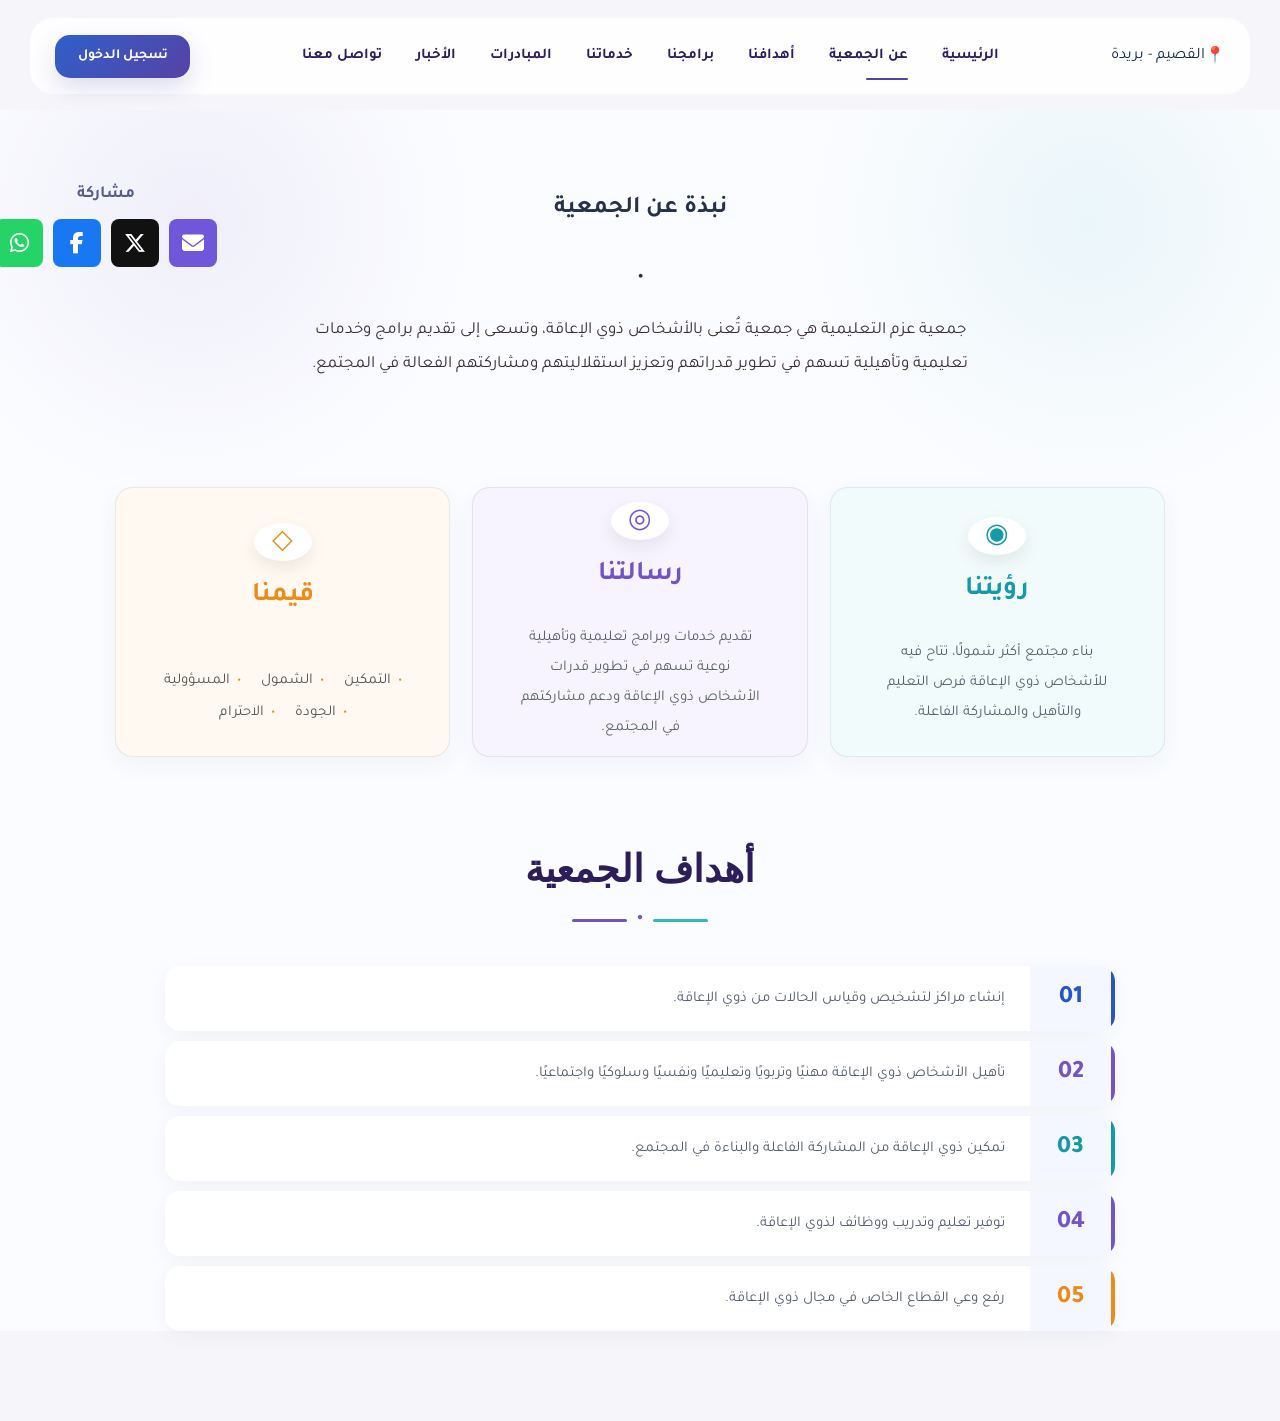
==== about.html @ 30f1b5e8 "Add files via upload" ====
<link rel="stylesheet" href="style.css">

<!DOCTYPE html>
<html lang="ar" dir="rtl">
<head>
    <meta charset="UTF-8">
    <meta name="viewport" content="width=device-width, initial-scale=1.0">
    <title>نبذة عن الجمعية | جمعية عزم التعليمية</title>

    <link rel="stylesheet" href="style.css">
    <link rel="stylesheet" href="https://cdnjs.cloudflare.com/ajax/libs/font-awesome/6.5.2/css/all.min.css">
</head>

<body>

    <!-- HEADER -->
    <header class="navbar">
        <div class="nav-container">
            <span>📍</span>

        <span>القصيم - بريدة</span>

            <nav class="nav-links">

                <a href="index.html">الرئيسية</a>

                <a href="about.html" class="active">عن الجمعية</a>

                <a href="goals.html">أهدافنا</a>

                <a href="programs.html">برامجنا</a>

                <a href="services.html">خدماتنا</a>

                <a href="initiatives.html">المبادرات</a>

                <a href="news.html">الأخبار</a>

                <a href="contact.html">تواصل معنا</a>

            </nav>

            <a href="volunteer.html" class="volunteer-btn">
                تسجيل الدخول 
            </a>

        </div>
    </header>


    <!-- ABOUT INTRO -->
    <main class="about-page">

        <section class="about-hero">

            <div class="about-decoration"></div>
            

            <div class="about-content">

                <h1>نبذة عن الجمعية</h1>

                <div class="about-divider">
</div>
                    <span></span>
                    <b>•</b>
                    <span></span>
                      <div class="about-logo">

                </div>

                <p>
                    جمعية عزم التعليمية هي جمعية تُعنى بالأشخاص ذوي الإعاقة،
                    وتسعى إلى تقديم برامج وخدمات تعليمية وتأهيلية تسهم في تطوير
                    قدراتهم وتعزيز استقلاليتهم ومشاركتهم الفعالة في المجتمع.
                </p>

                <div class="about-share">
    <span>مشاركة</span>

    <div class="share-icons">
        <a href="#" class="share-whatsapp" aria-label="واتساب">
            <i class="fa-brands fa-whatsapp"></i>
        </a>

        <a href="#" class="share-facebook" aria-label="فيسبوك">
            <i class="fa-brands fa-facebook-f"></i>
        </a>

        <a href="#" class="share-x" aria-label="X">
            <i class="fa-brands fa-x-twitter"></i>
        </a>

        <a href="#" class="share-email" aria-label="البريد الإلكتروني">
            <i class="fa-solid fa-envelope"></i>
        </a>
    </div>
</div>


            </div>

        </section>


        <!-- VISION / MISSION / VALUES -->
        <section class="about-cards">

            <div class="info-card vision-card">

                <div class="card-icon">◉</div>

                <h2>رؤيتنا</h2>

                <div class="card-line"></div>

                <p>
                    بناء مجتمع أكثر شمولًا، تتاح فيه للأشخاص ذوي الإعاقة
                    فرص التعليم والتأهيل والمشاركة الفاعلة.
                </p>

            </div>


            <div class="info-card mission-card">

                <div class="card-icon">◎</div>

                <h2>رسالتنا</h2>

                <div class="card-line"></div>

                <p>
                    تقديم خدمات وبرامج تعليمية وتأهيلية نوعية تسهم في تطوير
                    قدرات الأشخاص ذوي الإعاقة ودعم مشاركتهم في المجتمع.
                </p>

            </div>


            <div class="info-card values-card">

                <div class="card-icon">◇</div>

                <h2>قيمنا</h2>

                <div class="card-line"></div>

                <div class="values-list">
                    <span>التمكين</span>
                    <span>الشمول</span>
                    <span>المسؤولية</span>
                    <span>الجودة</span>
                    <span>الاحترام</span>
                </div>

            </div>

        </section>


        <!-- GOALS -->
        <section class="about-goals">

<h2>
أهداف الجمعية
</h2>                
            

            <div class="about-divider">
                <span></span>
                <b>•</b>
                <span></span>
            </div>


            <div class="goals-list">

                <div class="goal-item">
                    <span class="goal-number">01</span>
                    <p>إنشاء مراكز لتشخيص وقياس الحالات من ذوي الإعاقة.</p>
                </div>

                <div class="goal-item">
                    <span class="goal-number">02</span>
                    <p>تأهيل الأشخاص ذوي الإعاقة مهنيًا وتربويًا وتعليميًا ونفسيًا وسلوكيًا واجتماعيًا.</p>
                </div>

                <div class="goal-item">
                    <span class="goal-number">03</span>
                    <p>تمكين ذوي الإعاقة من المشاركة الفاعلة والبناءة في المجتمع.</p>
                </div>

                <div class="goal-item">
                    <span class="goal-number">04</span>
                    <p>توفير تعليم وتدريب ووظائف لذوي الإعاقة.</p>
                </div>

                <div class="goal-item">
                    <span class="goal-number">05</span>
                    <p>رفع وعي القطاع الخاص في مجال ذوي الإعاقة.</p>
                </div>

            </div>

        </section>


        <!-- FINAL BANNER -->


    </main>


    <script src="script.js"></script>

</body>
</html>
---- style.css ----
/* =========================
   الإعدادات الأساسية
========================= */
@import url('https://fonts.googleapis.com/css2?family=Tajawal:wght@400;500;700&display=swap');
* {
    margin: 0;
    padding: 0;
    box-sizing: border-box;
}

html {
    scroll-behavior: smooth;
}

body {
    font-family: "Tajawal", sans-serif;
    background: #f6f6fae6;
    color: #182848;
    direction: rtl;
}

a {
    text-decoration: none;
    color: inherit;
}


/* =========================
   الهيدر
========================= */

.navbar {
    width: 100%;
    padding: 18px 30px;
    position: relative;
    z-index: 100;
}


/* الصندوق الأبيض */

.nav-container {
    max-width: 1440px;
    height: 76px;

    margin: auto;

    padding: 12px 25px;

    background: rgba(255, 255, 255, 0.94);

    border-radius: 24px;

    display: flex;
    align-items: center;

    box-shadow:
        0 10px 35px rgba(219, 222, 236, 0.911);
}


/* =========================
   الشعار
========================= */



/* =========================
   القائمة
========================= */

.nav-links {
    order: 2;

    flex: 1;

    display: flex;
    align-items: center;
    justify-content: center;

    gap: 34px;
}

.nav-links a {
    position: relative;

    padding: 8px 0;

    color: #2d1d5e;

    font-size: 15px;
    font-weight: 600;

    transition: 0.3s;
}


/* عند المرور */

.nav-links a:hover {
    color: #2d2356;
}


/* الصفحة الحالية */

.nav-links a.active {
    color: #291e56;
}


/* الخط البنفسجي تحت الرئيسية */

.nav-links a.active::after {
    content: "";

    position: absolute;

    right: 0;
    bottom: -7px;

    width: 42px;
    height: 2px;

    background: #5541a8;

    border-radius: 20px;
}


/* =========================
   زر تطوع معنا
========================= */

.volunteer-btn {
    order: 3;

    display: flex;
    align-items: center;
    justify-content: center;

    gap: 9px;

    min-width: 135px;

    padding: 13px 20px;

    border-radius: 15px;

    background: linear-gradient(
        135deg,
        #2f60c9,
        #5742a5
    );

    color: white;

    font-size: 14px;
    font-weight: 600;

    box-shadow:
        0 10px 25px rgba(70, 70, 160, 0.18);

    transition: 0.3s;
}


/* حركة الزر */

.volunteer-btn:hover {
    transform: translateY(-2px);

    box-shadow:
        0 14px 30px rgba(70, 70, 160, 0.25);
}

.btn-icon {
    font-size: 18px;
}

@media (max-width: 768px) {
    .hero-image {
        width: 280px;
        height: 280px;
    }
}


/* =========================
   الجوال
========================= */

@media (max-width: 900px) {

    .nav-links {
        gap: 15px;
    }

    .nav-links a {
        font-size: 13px;
    }

    .nav-logo img {
        width: 85px;
    }

    .volunteer-btn {
        min-width: auto;
        padding: 11px 15px;
    }
}


@media (max-width: 700px) {

    .navbar {
        padding: 12px;
    }

    .nav-container {
        height: 65px;
        padding: 8px 15px;
    }

    .nav-links {
        display: none;
    }

    .nav-logo {
        margin-right: 0;
    }

    .nav-logo img {
        width: 85px;
        height: 50px;
    }

    .volunteer-btn {
        margin-right: auto;
    }
}
/* =========================
   الواجهة الرئيسية HERO
========================= */


.hero {
    
    max-width: 1400px;
    min-height: 520px;
    margin: 0 auto;
    padding: 10px 60px;
    

    display: grid;
    grid-template-columns: 0.9fr 1.1fr;
    align-items: center;

    position: relative;
    overflow: hidden;
}

/* =========================
   الجانب البصري
========================= */

.hero-visual {
    height: 420px;

    position: relative;

    display: flex;
    align-items: center;
    justify-content: center;
}


/* الدوائر الخلفية */


.hero-circle {
    position: absolute;
    border-radius: 50%;
    border: none;
    opacity: 0.55;
    pointer-events: none;
}

.circle-one {
    width: 430px;
    height: 430px;
    background: #e9ecff;
    top: -120px;
    left: -100px;
}

.circle-two {
    width: 360px;
    height: 360px;
    background: #e5f5f4;
    bottom: -130px;
    left: 120px;
}


/* =========================
   الأشكال الرئيسية
========================= */

.arch {
    position: absolute;

    bottom: 65px;

    width: 125px;
    height: 245px;

    border-radius: 75px 75px 10px 10px;

    box-shadow:
        0 20px 40px rgba(30, 39, 76, 0.005);
}


/* الأزرق */

.arch-blue {

    left: 36%;

    transform: translateX(-10%);

    background: linear-gradient(
        145deg,
        #75c4ef,
        #6bc7f9
    );

}


/* البنفسجي */

.arch-purple {

    left: 49%;

    background: linear-gradient(
        145deg,
        #9a58dc,
        #6630b5
    );

}


/* =========================
   المنصة
========================= */

.hero-platform {
    position: absolute;

    bottom: 35px;

    width: 430px;
    height: 65px;

    border-radius: 50%;

    background: linear-gradient(
        180deg,
        #ffffff,
        #e7e8f1
    );

    box-shadow:
        0 20px 35px rgba(35, 45, 85, 0.15);
}


/* =========================
   النجوم
========================= */

.hero-star {

    position: absolute;

    font-size: 42px;

    z-index: 4;

}


.star-one {

    top: 100px;

    left: 23%;

    color: #315cc2;

}


.star-two {

    right: 12%;

    bottom: 175px;

    font-size: 25px;

    color: #315cc2;

}


/* =========================
   محتوى الواجهة
========================= */

.hero-content {

    padding-right: 30px;
    position :relative;
    top:-100px; 
 }


/* اسم الجمعية */

.organization-name {

    display: flex;

    align-items: center;

    gap: 9px;

    margin-bottom: 22px;

    color: #273861;

    font-size: 18px;

    font-weight: 700;

}


.organization-name span {

    color: #6737b7;

    font-size: 22px;

}


/* =========================
   العنوان الرئيسي
========================= */

.hero h1 {

    margin: 0 0 25px;

    color: #172744;

font-size: clamp(32px, 3.8vw, 55px);

    line-height: 1.28;

    letter-spacing: -2px;

    font-weight: 800;

}


.hero h1 span {

    background: linear-gradient(
        90deg,
        #2857bd,
        #7138bd
    );

   
 -webkit-background-clip: text;
    background-clip: TEXT;
    -webkit-text-fill-color: transparent;

}


/* =========================
   الوصف
========================= */

.hero-content > p {

    max-width: 650px;

    margin-bottom: 32px;

    color: #132447;

    font-size: 17px;

    line-height: 2;

}


/* =========================
   الأزرار
========================= */

.hero-buttons {

    display: flex;

    align-items: center;

    gap: 15px;

}


.primary-btn,
.secondary-btn {

    display: inline-flex;

    align-items: center;

    justify-content: center;

    gap: 14px;

    padding: 15px 27px;

    border-radius: 15px;

    font-size: 15px;

    font-weight: 600;

    transition: 0.3s;

}


/* الزر البنفسجي */

.primary-btn {

    color: white;

    background: linear-gradient(
        135deg,
        #2857bd,
        #7138bd
    );

    box-shadow:
        0 12px 25px rgba(70, 65, 170, 0.20);

}


.primary-btn:hover {

    transform: translateY(-3px);

    box-shadow:
        0 17px 32px rgba(70, 65, 170, 0.27);

}


/* الزر الأبيض */

.secondary-btn {

    color: #334b7b;

    background: white;

    border: 1px solid #7180aa;

}


.secondary-btn:hover {

    background: #f4f5fb;

}


/* =========================
   الجوال
========================= */


@media (max-width: 900px) {

    .hero {

        grid-template-columns: 1fr;

        padding: 40px 30px;

        text-align: center;

    }


    .hero-content {

        padding-right: 0;

        order: 1;

    }


    .hero-visual {

        order: 2;

        height: 380px;

    }


    .organization-name {

        justify-content: center;

    }


    .hero-buttons {

        justify-content: center;

    }


    .hero h1 {

        font-size: 48px;

    }

}

    
@media (max-width: 550px) {

    .hero {
        

        padding: 30px 20px;

    }


    .hero h1 {

        font-size: 36px;

        letter-spacing: -1px;

    }


    .hero-content > p {

        font-size: 15px;

    }


    .hero-buttons {

        flex-direction: column;

        width: 100%;

    }


    .primary-btn,
    .secondary-btn {

        width: 100%;

    }


    .hero-visual {

        height: 330px;

    }


    .hero-platform {

        width: 330px;

    }


    .arch {

        width: 105px;

        height: 220px;

    }

}
/* =========================
   ABOUT PAGE
========================= */

.about-page {
    background: #fbfcff;
    color: #27324a;
}

/* INTRO */

.about-hero {
    position: relative;
    text-align: center;
    padding: 85px 20px 70px;
    overflow: hidden;
    background:
        radial-gradient(circle at 15% 30%, rgba(102, 81, 190, .08), transparent 25%),
        radial-gradient(circle at 85% 30%, rgba(39, 174, 185, .08), transparent 25%),
        #fbfcff;
}

.about-content {
    max-width: 850px;
    margin: auto;
    position: relative;
    z-index: 2;
}

.about-goals > h2 {
    font-family: "Arial",sans-serif;
    font-size: 38px;
    font-weight: 700;
    color: #2d1d59;
    font-family: Arial, Helvetica, sans-serif;
}

.about-divider {
    display: flex;
    align-items: center;
    justify-content: center;
    gap: 10px;
    margin: 18px auto 28px;
}

.about-divider span {
    width: 55px;
    height: 3px;
    border-radius: 10px;
    background: #35b8bd;
}

.about-divider span:last-child {
    background: #7354c7;
}

.about-divider b {
    color: #7354c7;
    font-size: 18px;
}

.about-content > p {
    max-width: 760px;
    margin: auto;
    padding: 25px 30px;
    border-radius: 18px;
    color: #3a2e3e;
    font-size: 17px;
    line-height: 2;
}

/* LOCATION */

.location-card {
    display: inline-flex;
    align-items: right;
    gap: 18px;
    margin-top: 35px ;
    padding: 16px 28px;
    background: rgba(212, 185, 228, 0.455);
    border: 1px solid #f0b7fa;
    border-radius: 18px;
    box-shadow: 0 10px 30px rgba(40, 65, 120, .08);
    text-align: right;
    transform: translate(-530px, -120px);
    
}

.location-icon {
    width: 48px;
    height: 48px;
    display: flex;
    align-items: center;
    justify-content: center;
    background: #eef2ff;
    border-radius: 14px;
    font-size: 23px;
}

.location-card small {
    display: block;
    color: #777;
    margin-bottom: 5px;
}

.location-card strong {
    color: #34405a;
    font-size: 15px;
}


/* CARDS */
.about-cards {
    max-width: 1100px;
    margin: 30px auto 90px;
    padding: 0 25px;
    display: grid;
    grid-template-columns: 1fr;
    gap: 16px;

}.info-card {
    width: 100%;
    height: 190px;
    min-height: 0;
    padding: 0;
    border-radius: 18px;
    overflow: hidden;
    border: 1px solid rgba(40, 80, 130, .10);
    box-shadow: 0 8px 25px rgba(30, 50, 100, .05);
}
.info-card img {
    width: 100%;
    height: 100%;
    object-fit: cover;
    display: block;
}

.vision-card {
    background: #f2fbfc;
}

.mission-card {
    background: #f7f3ff;
}

.values-card {
    background: #fff9f1;
}

.card-icon {
    width: 58px;
    height: 58px;
    margin: 0 auto 20px;
    display: flex;
    align-items: center;
    justify-content: center;
    background: white;
    border-radius: 50%;
    font-size: 27px;
    box-shadow: 0 7px 18px rgba(0,0,0,.08);
}

.vision-card .card-icon,
.vision-card h2 {
    color: #1599a8;
}

.mission-card .card-icon,
.mission-card h2 {
    color: #7354c7;
}

.values-card .card-icon,
.values-card h2 {
    color: #ed8b18;
}

.info-card h2 {
    margin: 0;
    font-size: 27px;
}

.card-line {
    width: 80px;
    height: 2px;
    margin: 13px auto 18px;
    background: currentColor;
    opacity: .25;
}

.info-card p {
    margin: 0;
    color: #596170;
    font-size: 15px;
    line-height: 2;
}

.values-list {
    display: flex;
    justify-content: center;
    flex-wrap: wrap;
    gap: 14px 20px;
    margin-top: 28px;
}

.values-list span {
    color: #555;
    font-size: 15px;
}

.values-list span::before {
    content: "•";
    color: #ed8b18;
    margin-left: 7px;
}


/* GOALS */

.about-goals {
    max-width: 1000px;
    margin: 0 auto 90px;
    padding: 0 25px;
    text-align: center;
}

.goals-list {
    display: flex;
    flex-direction: column;
    gap: 10px;
    margin-top: 35px;
}

.goal-item {
    display: flex;
    align-items: center;
    min-height: 65px;
    background: white;
    border-radius: 15px;
    box-shadow: 0 5px 18px rgba(30, 50, 100, .05);
    overflow: hidden;
    text-align: right;
}

.goal-number {
    width: 85px;
    align-self: stretch;
    display: flex;
    align-items: center;
    justify-content: center;
    background: #f4f7ff;
    color: #2457c5;
    font-size: 25px;
    font-weight: 800;
    border-right: 4px solid #2457c5;
}

.goal-item:nth-child(2) .goal-number {
    color: #7354c7;
    border-color: #7354c7;
}

.goal-item:nth-child(3) .goal-number {
    color: #1599a8;
    border-color: #1599a8;
}

.goal-item:nth-child(4) .goal-number {
    color: #7354c7;
    border-color: #7354c7;
}

.goal-item:nth-child(5) .goal-number {
    color: #ed8b18;
    border-color: #ed8b18;
}

.goal-item p {
    margin: 0;
    padding: 15px 25px;
    color: #555d6e;
    font-size: 15px;
    line-height: 1.8;
}


/* FINAL BANNER */

.about-banner {
    max-width: 1100px;
    margin: 0 auto 70px;
    padding: 50px 30px;
    text-align: center;
    border-radius: 25px;
    background: linear-gradient(120deg, #267fc1, #7354c7);
    box-shadow: 0 15px 35px rgba(60, 70, 160, .18);
}

.about-banner h2 {
    margin: 0 0 25px;
    color: white;
    font-size: 30px;
}

.about-banner a {
    display: inline-flex;
    align-items: center;
    gap: 18px;
    padding: 13px 25px;
    background: white;
    color: #2457c5;
    border-radius: 12px;
    text-decoration: none;
    font-weight: 700;
    transition: .25s;
}

.about-banner a:hover {
    transform: translateY(-3px);
}

.about-banner a span {
    font-size: 20px;
}


/* MOBILE */

@media (max-width: 800px) {

    .about-content h1,
    .about-goals > h2 {
        font-size: 34px;
    }

    .about-cards {
        grid-template-columns: 1fr;
    }

    .about-content > p {
        font-size: 15px;
    }

    .goal-number {
        width: 65px;
        font-size: 20px;
    }

    .goal-item p {
        font-size: 14px;
    }

    .about-banner h2 {
        font-size: 23px;
    }
}
.hero-visual {
    position: relative;
}

/* الصورة الدائرية */
.hero-image {
    position: absolute;
    width: 390px;
    height: 390px;

    top: 50%;
    right: 50%;

    transform: translate(50%, -50%);

    border-radius: 50%;
    overflow: hidden;

    z-index: 3;

    /* دمج الحواف مع الخلفية */
    -webkit-mask-image: radial-gradient(
        circle,
        #000 0%,
        #000 78%,
        rgba(0, 0, 0, 0.85) 87%,
        transparent 100%
    );

    mask-image: radial-gradient(
        circle,
        #000 0%,
        #000 78%,
        rgba(0, 0, 0, 0.85) 87%,
        transparent 100%
    );
}

.hero-image img {
    width: 100%;
    height: 100%;
    object-fit: cover;
    object-position: center;

    display: block;
}
/* =========================
   قسم الإنجازات
========================= */

.stats-section {
    padding: 20px 7% 90px;
    background:#f6f6fae6;
    text-align: center;
}

.stats-title {
    max-width: 650px;
    margin: 0 auto 45px;
}

.stats-title span {
    display: inline-block;
    color: #6d4bc3;
    font-size: 15px;
    font-weight: 700;
    margin-bottom: 10px;
}

.stats-title h2 {
    margin: 0 0 12px;
    color: #182848;
    font-size: 32px;
    font-weight: 800;
}

.stats-title p {
    margin: 0;
    color: #777;
    font-size: 16px;
    line-height: 1.8;
}

.stats-container {
    max-width: 1100px;
    margin: auto;

    display: grid;
    grid-template-columns: repeat(4, 1fr);
    gap: 22px;
}

.stat-card {
    position: relative;
    min-height: 180px;

    padding: 35px 20px 25px;

    background: #fff;
    border: 1px solid #e8e8ef;
    border-radius: 18px;

    box-shadow: 0 8px 25px rgba(35, 32, 75, 0.06);

    transition: 0.3s ease;
}

.stat-card:hover {
    transform: translateY(-6px);
    box-shadow: 0 14px 30px rgba(35, 32, 75, 0.10);
}

.stat-icon {
    width: 58px;
    height: 58px;

    margin: -62px auto 18px;

    border-radius: 50%;

    display: flex;
    align-items: center;
    justify-content: center;

    color: white;
    font-size: 25px;
    font-weight: bold;

    border: 6px solid white;
}

.stat-number {
    font-size: 34px;
    font-weight: 800;
    margin-bottom: 5px;
}

.stat-label {
    color: #777;
    font-size: 15px;
}

/* ألوان البطاقات */

.stat-blue .stat-icon {
    background: #2878b8;
}

.stat-blue .stat-number {
    color: #2878b8;
}

.stat-purple .stat-icon {
    background: #8064c8;
}

.stat-purple .stat-number {
    color: #8064c8;
}

.stat-teal .stat-icon {
    background: #3b9b9b;
}

.stat-teal .stat-number {
    color: #3b9b9b;
}

.stat-orange .stat-icon {
    background: #e59a45;
}

.stat-orange .stat-number {
    color: #e59a45;
}

/*صفحة اهدافنا */
/* =========================
   صفحة أهدافنا
========================= */


.goals-hero {
    min-height: 400px;
    padding: 45px 7% 55px;
    display: grid;
    grid-template-columns: 0.9fr 1.1fr;
    align-items: center;
    gap: 40px;
    background: #fafbff;
    overflow: hidden;
    position: relative;
}


/* الجانب الزخرفي */

.goals-hero-decoration {
    height: 320px;
    position: relative;
    overflow: hidden;
}

.goals-shape {
    position: absolute;
    background: rgba(93, 92, 190, 0.08);
}

.shape-one {
    width: 430px;
    height: 430px;
    border-radius: 50%;
    left: -170px;
    top: -130px;
}

.shape-two {
    width: 300px;
    height: 300px;
    border-radius: 50% 50% 0 0;
    left: 180px;
    bottom: -130px;
    background: rgba(80, 105, 205, 0.07);
}

.goals-decoration-text {
    position: absolute;
    left: 90px;
    top: 90px;
    text-align: center;
    color: #5368c5;
}

.goals-decoration-text span {
    display: block;
    font-size: 32px;
    margin-bottom: 5px;
}

.goals-decoration-text p {
    margin: 0;
    font-size: 25px;
}

.goals-decoration-text strong {
    font-size: 31px;
    font-weight: 700;
}

.goals-decoration-text div {
    width: 160px;
    height: 2px;
    background: #6676d0;
    margin: 15px auto 0;
}




/* =========================
   قسم الأهداف
========================= */

.goals-section {
    padding: 75px 7% 90px;
    background: #eef2ff;
}

.goals-title {
    text-align: center;
    max-width: 700px;
    margin: 0 auto 45px;
}

.goals-title span {
    color: #929bc2;
    font-size: 15px;
    font-weight: 600;
    letter-spacing: 1px;
}

.goals-title h2 {
    margin: 12px 0 12px;
    color: #172f69;
    font-size: 35px;
    font-weight: 800;
}

.goals-title p {
    margin: 0;
    color: #777f91;
    font-size: 16px;
    line-height: 1.9;
}


/* البطاقات */



/* العنوان */



/* =========================
   الجوال
========================= */

@media (max-width: 1000px) {

    .goals-container {
        grid-template-columns: repeat(2, 1fr);
    }

    .goals-hero {
        grid-template-columns: 1fr;
        text-align: center;
    }

    .goals-hero-content {
        text-align: center;
        margin: auto;
    }

    .breadcrumb {
        justify-content: center;
    }

    .goals-hero-decoration {
        order: 2;
    }

}


@media (max-width: 600px) {

    .goals-container {
        grid-template-columns: 1fr;
    }

    .goals-hero-content h1 {
        font-size: 40px;
    }

    .goals-hero-content h2 {
        font-size: 19px;
    }

    .goals-hero-content > p {
        font-size: 15px;
    }

    .goals-section {
        padding: 55px 20px;
    }

}
.nav-logo img {
    width: 105px !important;
    height: 60px !important;
    object-fit: contain;
    display: block;
}
/* =========================================
   صفحة أهدافنا الجديدة
========================================= */


/* الواجهة */

.goals-hero {
    min-height: 400px;
    padding: 45px 7% 55px;

    display: grid;
    grid-template-columns: 0.9fr 1.1fr;
    align-items: center;

    gap: 50px;

    background: #f6f6fae6;

    overflow: hidden;
    position: relative;
}


/* الزخرفة */

.goals-hero-decoration {
    height: 320px;
    position: relative;
    overflow: hidden;
}

.goals-shape {
    position: absolute;
}

.shape-one {
    width: 480px;
    height: 480px;

    left: -180px;
    top: -150px;

    border-radius: 50%;

    background: rgba(91, 87, 194, 0.08);
}

.shape-two {
    width: 320px;
    height: 320px;

    left: 170px;
    bottom: -150px;

    border-radius: 50% 50% 0 0;

    background: rgba(70, 105, 200, 0.07);
}


.goals-decoration-text {
    position: absolute;

    left: 100px;
    top: 90px;

    text-align: center;

    color: #5368c5;
}

.goals-decoration-text span {
    display: block;

    font-size: 32px;

    margin-bottom: 5px;
}

.goals-decoration-text p {
    margin: 0;

    font-size: 25px;
}

.goals-decoration-text strong {
    font-size: 31px;
}

.goals-decoration-text div {
    width: 160px;
    height: 2px;

    background: #6676d0;

    margin: 15px auto;
}


/* محتوى الواجهة */

.goals-hero-content {
    max-width: 650px;
    text-align: right;
}

.breadcrumb {
    display: flex;
    align-items: center;

    gap: 10px;

    margin-bottom: 45px;

    color: #777;
    font-size: 14px;
}

.breadcrumb a {
    color: #777;
    text-decoration: none;
}

.goals-hero-content h1 {
    margin: 0 0 10px;

    color: #172f69;

    font-size: 54px;
    font-weight: 800;
}

.goals-hero-content h2 {
    margin: 0 0 20px;

    color: #65739b;

    font-size: 23px;
    font-weight: 500;
}

.goals-hero-content > p {
    max-width: 620px;

    margin: 0;

    color: #5d6578;

    font-size: 17px;
    line-height: 2;
}


/* =========================================
   عنوان الأهداف
========================================= */

.goals-section {
    padding: 75px 5% 100px;

    background: #f6f6fae6;
}

.goals-title {
    max-width: 700px;

    margin: 0 auto 50px;

    text-align: center;
}

.goals-title span {
    color: #929bc2;

    font-size: 14px;
    font-weight: 600;

    letter-spacing: 1px;
}

.goals-title h2 {
    margin: 12px 0;

    color: #172f69;

    font-size: 36px;
    font-weight: 800;
}

.goals-title p {
    margin: 0;

    color: #777f91;

    font-size: 16px;
    line-height: 1.9;
}


/* =========================================
   أهداف كبيرة بالصور
========================================= */

.goal-feature {

    max-width: 1200px;

    min-height: 300px;

    margin: 0 auto 18px;

    display: grid;

    grid-template-columns: 1fr 1fr;

    align-items: stretch;

    overflow: hidden;

    border-radius: 18px;

    position: relative;
}


/* الألوان */

.goal-one {
    background: #f0effd;
}

.goal-two {
    background: #edf5fd;
}

.goal-three {
    background: #edf9f7;
}

.goal-four {
    background: #f2effc;
}

.goal-five {
    background: #fff5e8;
}


/* الصورة */

.goal-image {
    min-height: 300px;

    overflow: hidden;

    position: relative;
}

.goal-image::after {
    content: "";

    position: absolute;

    inset: 0;

    background: linear-gradient(
        90deg,
        transparent 55%,
        rgba(255,255,255,0.18)
    );
}

.goal-image img {
    width: 100%;
    height: 100%;

    object-fit: cover;

    display: block;

    transition: 0.5s ease;
}

.goal-feature:hover .goal-image img {
    transform: scale(1.04);
}


/* محتوى الهدف */

.goal-info {

    position: relative;

    padding: 45px 55px;

    display: flex;

    flex-direction: column;

    justify-content: center;

    overflow: hidden;
}


/* الرقم الكبير */

.big-number {

    position: absolute;

    font-size: 135px;

    line-height: 1;

    font-weight: 900;

    opacity: 0.08;

    color: #4c62bb;

    top: 15px;

    right: 25px;

    pointer-events: none;
}


/* النص الصغير */

.goal-small-title {

    position: relative;

    z-index: 1;

    margin-bottom: 7px;

    color: #6676c5;

    font-size: 14px;

    font-weight: 700;
}


/* عنوان الهدف */

.goal-info h3 {

    position: relative;

    z-index: 1;

    margin: 0 0 14px;

    color: #172f69;

    font-size: 28px;

    font-weight: 800;
}


/* الوصف */

.goal-info p {

    position: relative;

    z-index: 1;

    max-width: 500px;

    margin: 0 0 20px;

    color: #687185;

    font-size: 15px;

    line-height: 2;
}


/* الرابط */

.goal-info a {

    position: relative;

    z-index: 1;

    width: fit-content;

    color: #5266be;

    font-size: 14px;

    font-weight: 700;

    text-decoration: none;

    transition: 0.3s ease;
}

.goal-info a:hover {
    transform: translateX(-5px);
}


/* ألوان الأهداف */

.goal-two .big-number {
    color: #3479bb;
}

.goal-three .big-number {
    color: #3b9b9b;
}

.goal-four .big-number {
    color: #8064c8;
}

.goal-five .big-number {
    color: #e59a45;
}

.goal-two .goal-small-title {
    color: #3479bb;
}

.goal-three .goal-small-title {
    color: #3b9b9b;
}

.goal-four .goal-small-title {
    color: #8064c8;
}

.goal-five .goal-small-title {
    color: #e59a45;
}


/* =========================================
   القسم الختامي
========================================= */

.goals-ending {

    padding: 80px 7%;

    text-align: center;

    background: #f0f2ff;
}

.ending-content {

    max-width: 700px;

    margin: auto;
}

.ending-content span {

    color: #6d4bc3;

    font-size: 15px;

    font-weight: 700;
}

.ending-content h2 {

    margin: 12px 0;

    color: #172f69;

    font-size: 34px;

    font-weight: 800;
}

.ending-content p {

    margin: 0;

    color: #6f7789;

    font-size: 16px;

    line-height: 2;
}


/* =========================================
   الجوال
========================================= */

@media (max-width: 800px) {

    .goals-hero {

        grid-template-columns: 1fr;

        text-align: center;

        padding: 50px 20px;
    }

    .goals-hero-content {

        text-align: center;

        margin: auto;
    }

    .breadcrumb {

        justify-content: center;
    }

    .goals-hero-decoration {
        order: 2;
    }


    .goal-feature {

        grid-template-columns: 1fr;

    }

    .goal-image {

        min-height: 230px;

    }

    .goal-info {

        min-height: 270px;

        padding: 35px 25px;

        text-align: center;

        align-items: center;
    }

    .goal-info p {
        text-align: center;
    }

    .big-number {
        font-size: 100px;
    }


    .goals-title h2 {
        font-size: 29px;
    }


    .ending-content h2 {
        font-size: 27px;
    }

}
/* =========================================
   صفحة أهدافنا
========================================= */


/* =========================================
   HERO
========================================= */

.goals-hero {

    min-height: 400px;

    padding: 45px 7% 55px;

    display: grid;

    grid-template-columns: 1.1fr 0.9fr;

    align-items: center;

    gap: 50px;

    background:
        radial-gradient(
            circle at 15% 30%,
            rgba(109, 75, 195, 0.10),
            transparent 35%
        ),
        radial-gradient(
            circle at 80% 70%,
            rgba(59, 155, 155, 0.08),
            transparent 35%
        ),
        #f5f6fc;

    position: relative;

    overflow: hidden;
}


/* محتوى الهيرو */

.goals-hero-content {

    max-width: 650px;

    position: relative;

    z-index: 2;
}


/* breadcrumb */

.breadcrumb {

    display: flex;

    align-items: center;

    gap: 10px;

    margin-bottom: 35px;

    color: #747b8c;

    font-size: 14px;
}

.breadcrumb a {

    color: #747b8c;

    text-decoration: none;
}


/* العنوان */

.goals-hero-content h1 {

    margin: 0 0 10px;

    color: #172f69;

    font-size: 55px;

    font-weight: 800;
}

.goals-hero-content h2 {

    margin: 0 0 18px;

    color: #5367b9;

    font-size: 23px;

    font-weight: 600;
}

.goals-hero-content > p {

    max-width: 650px;

    margin: 0;

    color: #626b7d;

    font-size: 16px;

    line-height: 2;
}


/* =========================================
   الرسم الجانبي
========================================= */

.goals-hero-art {

    height: 330px;

    position: relative;

    overflow: hidden;
}

.hero-art-shape {

    position: absolute;

    border-radius: 45% 55% 50% 50%;
}

.shape-a {
    position: absolute;
    width: 560px;
    height: 560px;
    left: -360px;
    top: -300px;
    border-radius: 50%;
    background: #dce5ff;
}


.shape-b {
    position: absolute;
    width: 430px;
    height: 430px;
    left: -170px;
    top: -80px;
    border-radius: 50%;
    background: #e5f5f4;
}


.hero-art-content {

    position: absolute;

    top: 85px;

    left: 100px;

    text-align: center;

    color: #5268bd;

    z-index: 2;
}

.hero-art-content span {

    font-size: 32px;

    display: block;

    margin-bottom: 5px;
}

.hero-art-content p {

    margin: 0;

    font-size: 25px;
}

.hero-art-content strong {

    display: block;

    font-size: 31px;

    font-weight: 700;
}

.hero-line {

    width: 160px;

    height: 2px;

    margin: 14px auto;

    background: #5268bd;

    border-radius: 50%;
}


/* =========================================
   قسم الأهداف
========================================= */

.goals-section {

    padding: 75px 5% 90px;

    background: #ffffff;
}


/* العنوان */

.goals-title {

    max-width: 750px;

    margin: 0 auto 45px;

    text-align: center;
}

.goals-title span {

    color: #929bc2;

    font-size: 14px;

    font-weight: 600;

    letter-spacing: 1px;
}

.goals-title h2 {

    margin: 10px 0;

    color: #172f69;

    font-size: 36px;

    font-weight: 800;
}

.goals-title p {

    margin: 0;

    color: #777f91;

    font-size: 16px;

    line-height: 1.9;
}


/* =========================================
   صفوف الأهداف
========================================= */

.goal-row {

    max-width: 1180px;

    min-height: 190px;

    margin: 0 auto 14px;

    display: grid;

    grid-template-columns: 1fr 1fr;

    border-radius: 16px;

    overflow: hidden;

    position: relative;
}


/* ألوان الخلفيات */

.goal-row-purple {

    background: #f3f1fc;
}

.goal-row-blue {

    background: #eef5fd;
}

.goal-row-teal {

    background: #edf9f7;
}

.goal-row-orange {

    background: #fff5e8;
}


/* =========================================
   الصور
========================================= */

.goal-photo {

    min-height: 190px;
    min-height: 190px;

    overflow: hidden;
}

.goal-photo::after {

    content: "";

    position: absolute;

    inset: 0;

    background: linear-gradient(
        90deg,
        transparent 50%,
        rgba(255,255,255,0.15)
    );
}

.goal-photo img {

    width: 100%;

    height: 100%;

    object-fit: cover;

    display: block;

    transition: transform 0.5s ease;
}

.goal-row:hover .goal-photo img {

    transform: scale(1.04);
}


/* =========================================
   محتوى الهدف
========================================= */

.goal-text {

    position: relative;

    padding: 45px 55px;

    display: flex;

    flex-direction: column;

    justify-content: center;

    overflow: hidden;
}


/* الرقم الضخم */

.goal-big-number {

    position: absolute;

    top: 10px;

    left: 25px;

    right: auto ;

    font-size: 135px;

    line-height: 1;

    font-weight: 900;

    color: #5368bd;

    opacity: 0.08;

    user-select: none;
}


/* الرقم لكل لون */

.goal-row-blue .goal-big-number {

    color: #3479bb;
}

.goal-row-teal .goal-big-number {

    color: #3b9b9b;
}

.goal-row-orange .goal-big-number {

    color: #e59a45;
}


/* النص الصغير */

.goal-label {

    position: relative;

    z-index: 2;

    margin-bottom: 7px;

    color: #6676c5;

    font-size: 14px;

    font-weight: 700;
}

.goal-row-blue .goal-label {

    color: #3479bb;
}

.goal-row-teal .goal-label {

    color: #3b9b9b;
}

.goal-row-orange .goal-label {

    color: #e59a45;
}


/* عنوان الهدف */

.goal-text h3 {

    position: relative;

    z-index: 2;

    margin: 0 0 13px;

    color: #172f69;

    font-size: 28px;

    font-weight: 800;
}


/* الوصف */

.goal-text p {

    position: relative;

    z-index: 2;

    max-width: 480px;

    margin: 0 0 18px;

    color: #697184;

    font-size: 15px;

    line-height: 2;
}


/* الرابط */

.goal-text a {

    position: relative;

    z-index: 2;

    width: fit-content;

    color: #5266be;

    font-size: 14px;

    font-weight: 700;

    text-decoration: none;

    transition: 0.3s ease;
}

.goal-text a:hover {

    transform: translateX(-5px);
}


/* =========================================
   القسم الأخير
========================================= */

.goals-ending {

    min-height: 260px;

    padding: 60px 7%;

    display: flex;

    align-items: center;

    justify-content: center;

    text-align: center;

    position: relative;

    overflow: hidden;

    background:

        radial-gradient(
            circle at 20% 50%,
            rgba(109, 75, 195, 0.12),
            transparent 35%
        ),

        radial-gradient(
            circle at 80% 50%,
            rgba(59, 155, 155, 0.10),
            transparent 35%
        ),

        #f2f4ff;
}

.ending-content {

    position: relative;

    z-index: 2;
}

.ending-content > span {

    display: block;

    color: #596bc0;

    font-size: 28px;

    margin-bottom: 3px;
}

.ending-content p {

    margin: 0;

    color: #6574bc;

    font-size: 22px;
}

.ending-content h2 {

    margin: 0;

    color: #5268bd;

    font-size: 31px;

    font-weight: 700;
}

.ending-line {

    width: 160px;

    height: 2px;

    margin: 14px auto 22px;

    background: #6375c4;
}

.ending-content h3 {

    margin: 0;

    color: #263d78;

    font-size: 22px;

    font-weight: 700;
}


/* =========================================
   الجوال
========================================= */

@media (max-width: 800px) {

    .goals-hero {

        grid-template-columns: 1fr;

        padding: 45px 20px;

        text-align: center;
    }

    .goals-hero-content {

        margin: auto;
    }

    .breadcrumb {

        justify-content: center;
    }

    .goals-hero-content h1 {

        font-size: 42px;
    }

    .goals-hero-content h2 {

        font-size: 20px;
    }

    .goals-hero-art {

        order: 2;

        width: 100%;

        height: 250px;
    }

    .hero-art-content {

        left: 50%;

        transform: translateX(-50%);

        top: 55px;
    }


    .goal-row {

        grid-template-columns: 1fr;

    }

    .goal-photo {

        min-height: 240px;

        order: 1;
    }

    .goal-text {

        min-height: 270px;

        order: 2;

        padding: 35px 25px;

        text-align: center;

        align-items: center;
    }

    .goal-big-number {

        font-size: 105px;

        right: 50%;

        transform: translateX(50%);
    }

    .goal-text p {

        text-align: center;
    }

    .goals-title h2 {

        font-size: 29px;
    }

    .ending-content h3 {

        font-size: 18px;
    }

}
.goals-hero-art {
    position: absolute;
    width: 650px;
    height: 520px;
    left: 0;
    top: 0;
    overflow: hidden;
    pointer-events: none;
}

.shape-a {
    position: absolute;
    width: 560px;
    height: 560px;
    left: -250px;
    top: -80px;
    border-radius: 50%;
    background: #dce5ff;
}

.shape-b {
    position: absolute;
    width: 430px;
    height: 430px;
    left: 170px;
    top: 190px;
    border-radius: 50%;
    background: #dff4f1;
}

body .goals-section {
background-color: #f6f6fae6 ;

}
.goals-hero {
    width: 100%;
    box-sizing: border-box;
    overflow: hidden;
}

.goals-hero-content {
    position: relative;
    z-index: 5;
}
/* تعديل دوائر صفحة الأهداف */
/* دوائر زاوية الـ Hero */
.goals-hero {
    position: relative;
    overflow: hidden;
}

.goals-hero-art {
    position: absolute !important;
    top: 0 !important;
    left: 0 !important;
    width: 520px !important;
    height: 430px !important;
    z-index: 0 !important;
    pointer-events: none;
}

/* الدائرة الزرقاء */
.goals-hero-art .shape-a {
    position: absolute !important;
    width: 500px !important;
    height: 500px !important;
    left: -240px !important;
    top: -190px !important;
    border-radius: 50% !important;
    background: #dcecff !important;
    border: none !important;
}

/* الدائرة البنفسجية */
.goals-hero-art .shape-b {
    position: absolute !important;
    width: 400px !important;
    height: 400px !important;
    left: 80px !important;
    top: -235px !important;
    border-radius: 50% !important;
    background: #e6ddff !important;
    border: none !important;
}

/* إزالة الخط الفاصل أسفل الهيدر */
.navbar {
    border-bottom: none !important;
    box-shadow: none !important;
}.nav-container {
    border-bottom: none !important;
    box-shadow: none !important;
}

/* إخفاء الفاصل بين الهيدر والـ Hero */
.navbar {
    border: none !important;
    box-shadow: none !important;
    margin-bottom: -2px !important;
}

.goals-hero {
    border-top: none !important;
    box-shadow: none !important;
}
.goals-hero {
    margin-top: -15px !important;
}
/* =========================
   زخارف Hero - الجهة اليسرى
   ========================= */

.goals-hero-art {
    position: absolute !important;
    left: 0 !important;
    top: 0 !important;
    width: 520px !important;
    height: 430px !important;
    z-index: 2 !important;
    pointer-events: none;
}

/* الخط المنحني */
.hero-orbit {
    position: absolute;
    width: 380px;
    height: 300px;
    left: -35px;
    top: 80px;
    border: 2px solid rgba(83, 104, 189, 0.28);
    border-left-color: transparent;
    border-bottom-color: transparent;
    border-radius: 50%;
    transform: rotate(35deg);
}

/* الأيقونات */
.floating-icon {
    position: absolute;
    width: 62px;
    height: 62px;
    border-radius: 50%;
    background: rgba(255, 255, 255, 0.92);
    display: flex;
    align-items: center;
    justify-content: center;
    box-shadow: 0 10px 25px rgba(45, 29, 89, 0.10);
    z-index: 5;
}

.floating-icon i {
    font-size: 25px;
    color: #5368bd;
}

/* القلب - فوق يسار */
.icon-heart {
    left: 95px;
    top: 115px;
}

/* الأشخاص - يسار تحت */
.icon-users {
    left: 145px;
    top: 285px;
}

/* الورقة - يمين تحت */
.icon-leaf {
    left: 370px;
    top: 325px;
}

/* النقاط */
.orbit-dot {
    position: absolute;
    width: 14px;
    height: 14px;
    border-radius: 50%;
    background: #a9b8f5;
    z-index: 4;
}

.dot-1 {
    left: 250px;
    top: 205px;
}

.dot-2 {
    left: 330px;
    top: 315px;
}

.dot-3 {
    left: 115px;
    top: 330px;
}

/* مشاركة */
.about-share {
    position: absolute;
    left: -220px;
    top: -10px;
    transform: none;
    z-index: 10;
}

.about-share > span {
    display: block;
    margin-bottom: 14px;
    color: #555d8a;
    font-size: 17px;
    font-weight: 600;
}

.share-icons {
    display: flex;
    gap: 10px;
    direction: ltr;
}

.share-icons a {
    width: 48px;
    height: 48px;
    border-radius: 8px;
    display: flex;
    align-items: center;
    justify-content: center;
    color: #ffffff;
    text-decoration: none;
    font-size: 22px;
    transition: 0.3s ease;
}

.share-whatsapp {
    background: #25D366;
}

.share-facebook {
    background: #1877F2;
}

.share-x {
    background: #111111;
}

.share-email {
    background: #7056D8;
}

.share-icons a:hover {
    transform: translateY(-4px);
}
/* تعديل كروت الأهداف */
.goals-section .goal-row {
    width: 92% !important;
    max-width: 1180px !important;
    min-height: 190px !important;
    height: 190px !important;
    margin: 0 auto 14px !important;
    display: grid !important;
    grid-template-columns: 1fr 1fr !important;
}

.goals-section .goal-photo {
    width: 100% !important;
    height: 190px !important;
    min-height: 190px !important;
    overflow: hidden !important;
}

.goals-section .goal-photo img {
    width: 100% !important;
    height: 190px !important;
    object-fit: cover !important;
    display: block !important;
}

/* شكل كروت الأهداف مثل التصميم المرجعي */

.goals-section .goal-row {
    width: 92% !important;
    max-width: 1180px !important;
    height: 190px !important;
    min-height: 190px !important;
    margin: 0 auto 14px !important;
    display: grid !important;
    grid-template-columns: 1fr 1fr !important;
    border-radius: 16px !important;
    overflow: hidden !important;
    position: relative !important;
}

/* الصور */
.goals-section .goal-photo {
    height: 190px !important;
    min-height: 190px !important;
    position: relative !important;
    overflow: hidden !important;
}

.goals-section .goal-photo img {
    width: 100% !important;
    height: 100% !important;
    object-fit: cover !important;
    display: block !important;
}

/* دمج الصورة مع الكرت */
.goals-section .goal-photo::after {
    content: "";
    position: absolute;
    inset: 0;
    background: linear-gradient(
        90deg,
        transparent 55%,
        rgba(255,255,255,0.45) 100%
    );
    pointer-events: none;
}

/* منطقة الكلام */
.goals-section .goal-text {
    height: 190px !important;
    min-height: 190px !important;
    padding: 25px 45px !important;
    position: relative !important;
    display: flex !important;
    flex-direction: column !important;
    justify-content: center !important;
    overflow: hidden !important;
}

/* الرقم الكبير */
.goals-section .goal-big-number {
    position: absolute !important;
    top: 8px !important;
    right: 22px !important;
    font-size: 105px !important;
    line-height: 1 !important;
    font-weight: 900 !important;
    opacity: 0.08 !important;
    z-index: 1 !important;
}

/* الكلام فوق الرقم */
.goals-section .goal-text h3,
.goals-section .goal-text p,
.goals-section .goal-text a,
.goals-section .goal-label {
    position: relative !important;
    z-index: 3 !important;
}

/* عنوان الهدف */
.goals-section .goal-text h3 {
    font-size: 25px !important;
    margin: 0 0 8px !important;
}

/* الوصف */
.goals-section .goal-text p {
    font-size: 14px !important;
    line-height: 1.8 !important;
    margin: 0 0 8px !important;
}

/* معرفة المزيد */
.goals-section .goal-text a {
    font-size: 13px !important;
}
.goal-icon {
    width: 42px;
    height: 42px;
    border-radius: 50%;
    display: flex;
    align-items: center;
    justify-content: center;
    font-size: 19px;
    margin-bottom: 7px;
    background: rgba(255,255,255,0.65);
    position: relative;
    z-index: 4;
}
/* مكان أرقام الأهداف */

.goals-section .goal-row:nth-child(2) .goal-big-number {
    left: 25px !important;
    right: auto !important;
}

.goals-section .goal-row:nth-child(3) .goal-big-number {
    left: 25px !important;
    right: auto !important;
}

.goals-section .goal-row:nth-child(4) .goal-big-number {
    left: 25px !important;
    right: auto !important;
}

.goals-section .goal-row:nth-child(5) .goal-big-number {
    left: 25px !important;
    right: auto !important;
}

.goals-section .goal-row:nth-child(6) .goal-big-number {
    left: 25px !important;
    right: auto !important;
}
.about-cards {
    max-width: 1100px !important;
    margin: 10px auto 90px !important;
    padding: 0 25px !important;
    display: grid !important;
    grid-template-columns: repeat(3, 1fr) !important;
    gap: 22px !important;
}

.about-cards .info-card {
    width: auto !important;
    min-height: 270px !important;
}
.goals-section .goal-row {
    max-width: none !important;
    width: 100% !important;
    margin-left: 0 !important;
    margin-right: 0 !important;
    border-radius: 0 !important;
}
.about-cards .info-card {
    height: 270px !important;
    min-height: 270px !important;

    display: flex !important;
    flex-direction: column !important;
    justify-content: center !important;
    align-items: center !important;

    text-align: center !important;
    padding: 35px 45px !important;
    box-sizing: border-box !important;
}

.about-cards .info-card h2 {
    margin: 0 !important;
    text-align: center !important;
}

.about-cards .card-line {
    width: 80px !important;
    height: 2px !important;
    margin: 13px auto 18px !important;
}

.about-cards .info-card p {
    margin: 0 !important;
    max-width: 420px !important;
    text-align: center !important;
    line-height: 2 !important;
}

.header-location {
    display: flex;
    align-items: center;
    gap: 6px;
    color: #5b6275;
    font-size: 14px;
    white-space: nowrap;
    margin-left: auto;
}

.header-location span:first-child {
    font-size: 17px;
}
---- style.css ----
/* =========================
   الإعدادات الأساسية
========================= */
@import url('https://fonts.googleapis.com/css2?family=Tajawal:wght@400;500;700&display=swap');
* {
    margin: 0;
    padding: 0;
    box-sizing: border-box;
}

html {
    scroll-behavior: smooth;
}

body {
    font-family: "Tajawal", sans-serif;
    background: #f6f6fae6;
    color: #182848;
    direction: rtl;
}

a {
    text-decoration: none;
    color: inherit;
}


/* =========================
   الهيدر
========================= */

.navbar {
    width: 100%;
    padding: 18px 30px;
    position: relative;
    z-index: 100;
}


/* الصندوق الأبيض */

.nav-container {
    max-width: 1440px;
    height: 76px;

    margin: auto;

    padding: 12px 25px;

    background: rgba(255, 255, 255, 0.94);

    border-radius: 24px;

    display: flex;
    align-items: center;

    box-shadow:
        0 10px 35px rgba(219, 222, 236, 0.911);
}


/* =========================
   الشعار
========================= */



/* =========================
   القائمة
========================= */

.nav-links {
    order: 2;

    flex: 1;

    display: flex;
    align-items: center;
    justify-content: center;

    gap: 34px;
}

.nav-links a {
    position: relative;

    padding: 8px 0;

    color: #2d1d5e;

    font-size: 15px;
    font-weight: 600;

    transition: 0.3s;
}


/* عند المرور */

.nav-links a:hover {
    color: #2d2356;
}


/* الصفحة الحالية */

.nav-links a.active {
    color: #291e56;
}


/* الخط البنفسجي تحت الرئيسية */

.nav-links a.active::after {
    content: "";

    position: absolute;

    right: 0;
    bottom: -7px;

    width: 42px;
    height: 2px;

    background: #5541a8;

    border-radius: 20px;
}


/* =========================
   زر تطوع معنا
========================= */

.volunteer-btn {
    order: 3;

    display: flex;
    align-items: center;
    justify-content: center;

    gap: 9px;

    min-width: 135px;

    padding: 13px 20px;

    border-radius: 15px;

    background: linear-gradient(
        135deg,
        #2f60c9,
        #5742a5
    );

    color: white;

    font-size: 14px;
    font-weight: 600;

    box-shadow:
        0 10px 25px rgba(70, 70, 160, 0.18);

    transition: 0.3s;
}


/* حركة الزر */

.volunteer-btn:hover {
    transform: translateY(-2px);

    box-shadow:
        0 14px 30px rgba(70, 70, 160, 0.25);
}

.btn-icon {
    font-size: 18px;
}

@media (max-width: 768px) {
    .hero-image {
        width: 280px;
        height: 280px;
    }
}


/* =========================
   الجوال
========================= */

@media (max-width: 900px) {

    .nav-links {
        gap: 15px;
    }

    .nav-links a {
        font-size: 13px;
    }

    .nav-logo img {
        width: 85px;
    }

    .volunteer-btn {
        min-width: auto;
        padding: 11px 15px;
    }
}


@media (max-width: 700px) {

    .navbar {
        padding: 12px;
    }

    .nav-container {
        height: 65px;
        padding: 8px 15px;
    }

    .nav-links {
        display: none;
    }

    .nav-logo {
        margin-right: 0;
    }

    .nav-logo img {
        width: 85px;
        height: 50px;
    }

    .volunteer-btn {
        margin-right: auto;
    }
}
/* =========================
   الواجهة الرئيسية HERO
========================= */


.hero {
    
    max-width: 1400px;
    min-height: 520px;
    margin: 0 auto;
    padding: 10px 60px;
    

    display: grid;
    grid-template-columns: 0.9fr 1.1fr;
    align-items: center;

    position: relative;
    overflow: hidden;
}

/* =========================
   الجانب البصري
========================= */

.hero-visual {
    height: 420px;

    position: relative;

    display: flex;
    align-items: center;
    justify-content: center;
}


/* الدوائر الخلفية */


.hero-circle {
    position: absolute;
    border-radius: 50%;
    border: none;
    opacity: 0.55;
    pointer-events: none;
}

.circle-one {
    width: 430px;
    height: 430px;
    background: #e9ecff;
    top: -120px;
    left: -100px;
}

.circle-two {
    width: 360px;
    height: 360px;
    background: #e5f5f4;
    bottom: -130px;
    left: 120px;
}


/* =========================
   الأشكال الرئيسية
========================= */

.arch {
    position: absolute;

    bottom: 65px;

    width: 125px;
    height: 245px;

    border-radius: 75px 75px 10px 10px;

    box-shadow:
        0 20px 40px rgba(30, 39, 76, 0.005);
}


/* الأزرق */

.arch-blue {

    left: 36%;

    transform: translateX(-10%);

    background: linear-gradient(
        145deg,
        #75c4ef,
        #6bc7f9
    );

}


/* البنفسجي */

.arch-purple {

    left: 49%;

    background: linear-gradient(
        145deg,
        #9a58dc,
        #6630b5
    );

}


/* =========================
   المنصة
========================= */

.hero-platform {
    position: absolute;

    bottom: 35px;

    width: 430px;
    height: 65px;

    border-radius: 50%;

    background: linear-gradient(
        180deg,
        #ffffff,
        #e7e8f1
    );

    box-shadow:
        0 20px 35px rgba(35, 45, 85, 0.15);
}


/* =========================
   النجوم
========================= */

.hero-star {

    position: absolute;

    font-size: 42px;

    z-index: 4;

}


.star-one {

    top: 100px;

    left: 23%;

    color: #315cc2;

}


.star-two {

    right: 12%;

    bottom: 175px;

    font-size: 25px;

    color: #315cc2;

}


/* =========================
   محتوى الواجهة
========================= */

.hero-content {

    padding-right: 30px;
    position :relative;
    top:-100px; 
 }


/* اسم الجمعية */

.organization-name {

    display: flex;

    align-items: center;

    gap: 9px;

    margin-bottom: 22px;

    color: #273861;

    font-size: 18px;

    font-weight: 700;

}


.organization-name span {

    color: #6737b7;

    font-size: 22px;

}


/* =========================
   العنوان الرئيسي
========================= */

.hero h1 {

    margin: 0 0 25px;

    color: #172744;

font-size: clamp(32px, 3.8vw, 55px);

    line-height: 1.28;

    letter-spacing: -2px;

    font-weight: 800;

}


.hero h1 span {

    background: linear-gradient(
        90deg,
        #2857bd,
        #7138bd
    );

   
 -webkit-background-clip: text;
    background-clip: TEXT;
    -webkit-text-fill-color: transparent;

}


/* =========================
   الوصف
========================= */

.hero-content > p {

    max-width: 650px;

    margin-bottom: 32px;

    color: #132447;

    font-size: 17px;

    line-height: 2;

}


/* =========================
   الأزرار
========================= */

.hero-buttons {

    display: flex;

    align-items: center;

    gap: 15px;

}


.primary-btn,
.secondary-btn {

    display: inline-flex;

    align-items: center;

    justify-content: center;

    gap: 14px;

    padding: 15px 27px;

    border-radius: 15px;

    font-size: 15px;

    font-weight: 600;

    transition: 0.3s;

}


/* الزر البنفسجي */

.primary-btn {

    color: white;

    background: linear-gradient(
        135deg,
        #2857bd,
        #7138bd
    );

    box-shadow:
        0 12px 25px rgba(70, 65, 170, 0.20);

}


.primary-btn:hover {

    transform: translateY(-3px);

    box-shadow:
        0 17px 32px rgba(70, 65, 170, 0.27);

}


/* الزر الأبيض */

.secondary-btn {

    color: #334b7b;

    background: white;

    border: 1px solid #7180aa;

}


.secondary-btn:hover {

    background: #f4f5fb;

}


/* =========================
   الجوال
========================= */


@media (max-width: 900px) {

    .hero {

        grid-template-columns: 1fr;

        padding: 40px 30px;

        text-align: center;

    }


    .hero-content {

        padding-right: 0;

        order: 1;

    }


    .hero-visual {

        order: 2;

        height: 380px;

    }


    .organization-name {

        justify-content: center;

    }


    .hero-buttons {

        justify-content: center;

    }


    .hero h1 {

        font-size: 48px;

    }

}

    
@media (max-width: 550px) {

    .hero {
        

        padding: 30px 20px;

    }


    .hero h1 {

        font-size: 36px;

        letter-spacing: -1px;

    }


    .hero-content > p {

        font-size: 15px;

    }


    .hero-buttons {

        flex-direction: column;

        width: 100%;

    }


    .primary-btn,
    .secondary-btn {

        width: 100%;

    }


    .hero-visual {

        height: 330px;

    }


    .hero-platform {

        width: 330px;

    }


    .arch {

        width: 105px;

        height: 220px;

    }

}
/* =========================
   ABOUT PAGE
========================= */

.about-page {
    background: #fbfcff;
    color: #27324a;
}

/* INTRO */

.about-hero {
    position: relative;
    text-align: center;
    padding: 85px 20px 70px;
    overflow: hidden;
    background:
        radial-gradient(circle at 15% 30%, rgba(102, 81, 190, .08), transparent 25%),
        radial-gradient(circle at 85% 30%, rgba(39, 174, 185, .08), transparent 25%),
        #fbfcff;
}

.about-content {
    max-width: 850px;
    margin: auto;
    position: relative;
    z-index: 2;
}

.about-goals > h2 {
    font-family: "Arial",sans-serif;
    font-size: 38px;
    font-weight: 700;
    color: #2d1d59;
    font-family: Arial, Helvetica, sans-serif;
}

.about-divider {
    display: flex;
    align-items: center;
    justify-content: center;
    gap: 10px;
    margin: 18px auto 28px;
}

.about-divider span {
    width: 55px;
    height: 3px;
    border-radius: 10px;
    background: #35b8bd;
}

.about-divider span:last-child {
    background: #7354c7;
}

.about-divider b {
    color: #7354c7;
    font-size: 18px;
}

.about-content > p {
    max-width: 760px;
    margin: auto;
    padding: 25px 30px;
    border-radius: 18px;
    color: #3a2e3e;
    font-size: 17px;
    line-height: 2;
}

/* LOCATION */

.location-card {
    display: inline-flex;
    align-items: right;
    gap: 18px;
    margin-top: 35px ;
    padding: 16px 28px;
    background: rgba(212, 185, 228, 0.455);
    border: 1px solid #f0b7fa;
    border-radius: 18px;
    box-shadow: 0 10px 30px rgba(40, 65, 120, .08);
    text-align: right;
    transform: translate(-530px, -120px);
    
}

.location-icon {
    width: 48px;
    height: 48px;
    display: flex;
    align-items: center;
    justify-content: center;
    background: #eef2ff;
    border-radius: 14px;
    font-size: 23px;
}

.location-card small {
    display: block;
    color: #777;
    margin-bottom: 5px;
}

.location-card strong {
    color: #34405a;
    font-size: 15px;
}


/* CARDS */
.about-cards {
    max-width: 1100px;
    margin: 30px auto 90px;
    padding: 0 25px;
    display: grid;
    grid-template-columns: 1fr;
    gap: 16px;

}.info-card {
    width: 100%;
    height: 190px;
    min-height: 0;
    padding: 0;
    border-radius: 18px;
    overflow: hidden;
    border: 1px solid rgba(40, 80, 130, .10);
    box-shadow: 0 8px 25px rgba(30, 50, 100, .05);
}
.info-card img {
    width: 100%;
    height: 100%;
    object-fit: cover;
    display: block;
}

.vision-card {
    background: #f2fbfc;
}

.mission-card {
    background: #f7f3ff;
}

.values-card {
    background: #fff9f1;
}

.card-icon {
    width: 58px;
    height: 58px;
    margin: 0 auto 20px;
    display: flex;
    align-items: center;
    justify-content: center;
    background: white;
    border-radius: 50%;
    font-size: 27px;
    box-shadow: 0 7px 18px rgba(0,0,0,.08);
}

.vision-card .card-icon,
.vision-card h2 {
    color: #1599a8;
}

.mission-card .card-icon,
.mission-card h2 {
    color: #7354c7;
}

.values-card .card-icon,
.values-card h2 {
    color: #ed8b18;
}

.info-card h2 {
    margin: 0;
    font-size: 27px;
}

.card-line {
    width: 80px;
    height: 2px;
    margin: 13px auto 18px;
    background: currentColor;
    opacity: .25;
}

.info-card p {
    margin: 0;
    color: #596170;
    font-size: 15px;
    line-height: 2;
}

.values-list {
    display: flex;
    justify-content: center;
    flex-wrap: wrap;
    gap: 14px 20px;
    margin-top: 28px;
}

.values-list span {
    color: #555;
    font-size: 15px;
}

.values-list span::before {
    content: "•";
    color: #ed8b18;
    margin-left: 7px;
}


/* GOALS */

.about-goals {
    max-width: 1000px;
    margin: 0 auto 90px;
    padding: 0 25px;
    text-align: center;
}

.goals-list {
    display: flex;
    flex-direction: column;
    gap: 10px;
    margin-top: 35px;
}

.goal-item {
    display: flex;
    align-items: center;
    min-height: 65px;
    background: white;
    border-radius: 15px;
    box-shadow: 0 5px 18px rgba(30, 50, 100, .05);
    overflow: hidden;
    text-align: right;
}

.goal-number {
    width: 85px;
    align-self: stretch;
    display: flex;
    align-items: center;
    justify-content: center;
    background: #f4f7ff;
    color: #2457c5;
    font-size: 25px;
    font-weight: 800;
    border-right: 4px solid #2457c5;
}

.goal-item:nth-child(2) .goal-number {
    color: #7354c7;
    border-color: #7354c7;
}

.goal-item:nth-child(3) .goal-number {
    color: #1599a8;
    border-color: #1599a8;
}

.goal-item:nth-child(4) .goal-number {
    color: #7354c7;
    border-color: #7354c7;
}

.goal-item:nth-child(5) .goal-number {
    color: #ed8b18;
    border-color: #ed8b18;
}

.goal-item p {
    margin: 0;
    padding: 15px 25px;
    color: #555d6e;
    font-size: 15px;
    line-height: 1.8;
}


/* FINAL BANNER */

.about-banner {
    max-width: 1100px;
    margin: 0 auto 70px;
    padding: 50px 30px;
    text-align: center;
    border-radius: 25px;
    background: linear-gradient(120deg, #267fc1, #7354c7);
    box-shadow: 0 15px 35px rgba(60, 70, 160, .18);
}

.about-banner h2 {
    margin: 0 0 25px;
    color: white;
    font-size: 30px;
}

.about-banner a {
    display: inline-flex;
    align-items: center;
    gap: 18px;
    padding: 13px 25px;
    background: white;
    color: #2457c5;
    border-radius: 12px;
    text-decoration: none;
    font-weight: 700;
    transition: .25s;
}

.about-banner a:hover {
    transform: translateY(-3px);
}

.about-banner a span {
    font-size: 20px;
}


/* MOBILE */

@media (max-width: 800px) {

    .about-content h1,
    .about-goals > h2 {
        font-size: 34px;
    }

    .about-cards {
        grid-template-columns: 1fr;
    }

    .about-content > p {
        font-size: 15px;
    }

    .goal-number {
        width: 65px;
        font-size: 20px;
    }

    .goal-item p {
        font-size: 14px;
    }

    .about-banner h2 {
        font-size: 23px;
    }
}
.hero-visual {
    position: relative;
}

/* الصورة الدائرية */
.hero-image {
    position: absolute;
    width: 390px;
    height: 390px;

    top: 50%;
    right: 50%;

    transform: translate(50%, -50%);

    border-radius: 50%;
    overflow: hidden;

    z-index: 3;

    /* دمج الحواف مع الخلفية */
    -webkit-mask-image: radial-gradient(
        circle,
        #000 0%,
        #000 78%,
        rgba(0, 0, 0, 0.85) 87%,
        transparent 100%
    );

    mask-image: radial-gradient(
        circle,
        #000 0%,
        #000 78%,
        rgba(0, 0, 0, 0.85) 87%,
        transparent 100%
    );
}

.hero-image img {
    width: 100%;
    height: 100%;
    object-fit: cover;
    object-position: center;

    display: block;
}
/* =========================
   قسم الإنجازات
========================= */

.stats-section {
    padding: 20px 7% 90px;
    background:#f6f6fae6;
    text-align: center;
}

.stats-title {
    max-width: 650px;
    margin: 0 auto 45px;
}

.stats-title span {
    display: inline-block;
    color: #6d4bc3;
    font-size: 15px;
    font-weight: 700;
    margin-bottom: 10px;
}

.stats-title h2 {
    margin: 0 0 12px;
    color: #182848;
    font-size: 32px;
    font-weight: 800;
}

.stats-title p {
    margin: 0;
    color: #777;
    font-size: 16px;
    line-height: 1.8;
}

.stats-container {
    max-width: 1100px;
    margin: auto;

    display: grid;
    grid-template-columns: repeat(4, 1fr);
    gap: 22px;
}

.stat-card {
    position: relative;
    min-height: 180px;

    padding: 35px 20px 25px;

    background: #fff;
    border: 1px solid #e8e8ef;
    border-radius: 18px;

    box-shadow: 0 8px 25px rgba(35, 32, 75, 0.06);

    transition: 0.3s ease;
}

.stat-card:hover {
    transform: translateY(-6px);
    box-shadow: 0 14px 30px rgba(35, 32, 75, 0.10);
}

.stat-icon {
    width: 58px;
    height: 58px;

    margin: -62px auto 18px;

    border-radius: 50%;

    display: flex;
    align-items: center;
    justify-content: center;

    color: white;
    font-size: 25px;
    font-weight: bold;

    border: 6px solid white;
}

.stat-number {
    font-size: 34px;
    font-weight: 800;
    margin-bottom: 5px;
}

.stat-label {
    color: #777;
    font-size: 15px;
}

/* ألوان البطاقات */

.stat-blue .stat-icon {
    background: #2878b8;
}

.stat-blue .stat-number {
    color: #2878b8;
}

.stat-purple .stat-icon {
    background: #8064c8;
}

.stat-purple .stat-number {
    color: #8064c8;
}

.stat-teal .stat-icon {
    background: #3b9b9b;
}

.stat-teal .stat-number {
    color: #3b9b9b;
}

.stat-orange .stat-icon {
    background: #e59a45;
}

.stat-orange .stat-number {
    color: #e59a45;
}

/*صفحة اهدافنا */
/* =========================
   صفحة أهدافنا
========================= */


.goals-hero {
    min-height: 400px;
    padding: 45px 7% 55px;
    display: grid;
    grid-template-columns: 0.9fr 1.1fr;
    align-items: center;
    gap: 40px;
    background: #fafbff;
    overflow: hidden;
    position: relative;
}


/* الجانب الزخرفي */

.goals-hero-decoration {
    height: 320px;
    position: relative;
    overflow: hidden;
}

.goals-shape {
    position: absolute;
    background: rgba(93, 92, 190, 0.08);
}

.shape-one {
    width: 430px;
    height: 430px;
    border-radius: 50%;
    left: -170px;
    top: -130px;
}

.shape-two {
    width: 300px;
    height: 300px;
    border-radius: 50% 50% 0 0;
    left: 180px;
    bottom: -130px;
    background: rgba(80, 105, 205, 0.07);
}

.goals-decoration-text {
    position: absolute;
    left: 90px;
    top: 90px;
    text-align: center;
    color: #5368c5;
}

.goals-decoration-text span {
    display: block;
    font-size: 32px;
    margin-bottom: 5px;
}

.goals-decoration-text p {
    margin: 0;
    font-size: 25px;
}

.goals-decoration-text strong {
    font-size: 31px;
    font-weight: 700;
}

.goals-decoration-text div {
    width: 160px;
    height: 2px;
    background: #6676d0;
    margin: 15px auto 0;
}




/* =========================
   قسم الأهداف
========================= */

.goals-section {
    padding: 75px 7% 90px;
    background: #eef2ff;
}

.goals-title {
    text-align: center;
    max-width: 700px;
    margin: 0 auto 45px;
}

.goals-title span {
    color: #929bc2;
    font-size: 15px;
    font-weight: 600;
    letter-spacing: 1px;
}

.goals-title h2 {
    margin: 12px 0 12px;
    color: #172f69;
    font-size: 35px;
    font-weight: 800;
}

.goals-title p {
    margin: 0;
    color: #777f91;
    font-size: 16px;
    line-height: 1.9;
}


/* البطاقات */



/* العنوان */



/* =========================
   الجوال
========================= */

@media (max-width: 1000px) {

    .goals-container {
        grid-template-columns: repeat(2, 1fr);
    }

    .goals-hero {
        grid-template-columns: 1fr;
        text-align: center;
    }

    .goals-hero-content {
        text-align: center;
        margin: auto;
    }

    .breadcrumb {
        justify-content: center;
    }

    .goals-hero-decoration {
        order: 2;
    }

}


@media (max-width: 600px) {

    .goals-container {
        grid-template-columns: 1fr;
    }

    .goals-hero-content h1 {
        font-size: 40px;
    }

    .goals-hero-content h2 {
        font-size: 19px;
    }

    .goals-hero-content > p {
        font-size: 15px;
    }

    .goals-section {
        padding: 55px 20px;
    }

}
.nav-logo img {
    width: 105px !important;
    height: 60px !important;
    object-fit: contain;
    display: block;
}
/* =========================================
   صفحة أهدافنا الجديدة
========================================= */


/* الواجهة */

.goals-hero {
    min-height: 400px;
    padding: 45px 7% 55px;

    display: grid;
    grid-template-columns: 0.9fr 1.1fr;
    align-items: center;

    gap: 50px;

    background: #f6f6fae6;

    overflow: hidden;
    position: relative;
}


/* الزخرفة */

.goals-hero-decoration {
    height: 320px;
    position: relative;
    overflow: hidden;
}

.goals-shape {
    position: absolute;
}

.shape-one {
    width: 480px;
    height: 480px;

    left: -180px;
    top: -150px;

    border-radius: 50%;

    background: rgba(91, 87, 194, 0.08);
}

.shape-two {
    width: 320px;
    height: 320px;

    left: 170px;
    bottom: -150px;

    border-radius: 50% 50% 0 0;

    background: rgba(70, 105, 200, 0.07);
}


.goals-decoration-text {
    position: absolute;

    left: 100px;
    top: 90px;

    text-align: center;

    color: #5368c5;
}

.goals-decoration-text span {
    display: block;

    font-size: 32px;

    margin-bottom: 5px;
}

.goals-decoration-text p {
    margin: 0;

    font-size: 25px;
}

.goals-decoration-text strong {
    font-size: 31px;
}

.goals-decoration-text div {
    width: 160px;
    height: 2px;

    background: #6676d0;

    margin: 15px auto;
}


/* محتوى الواجهة */

.goals-hero-content {
    max-width: 650px;
    text-align: right;
}

.breadcrumb {
    display: flex;
    align-items: center;

    gap: 10px;

    margin-bottom: 45px;

    color: #777;
    font-size: 14px;
}

.breadcrumb a {
    color: #777;
    text-decoration: none;
}

.goals-hero-content h1 {
    margin: 0 0 10px;

    color: #172f69;

    font-size: 54px;
    font-weight: 800;
}

.goals-hero-content h2 {
    margin: 0 0 20px;

    color: #65739b;

    font-size: 23px;
    font-weight: 500;
}

.goals-hero-content > p {
    max-width: 620px;

    margin: 0;

    color: #5d6578;

    font-size: 17px;
    line-height: 2;
}


/* =========================================
   عنوان الأهداف
========================================= */

.goals-section {
    padding: 75px 5% 100px;

    background: #f6f6fae6;
}

.goals-title {
    max-width: 700px;

    margin: 0 auto 50px;

    text-align: center;
}

.goals-title span {
    color: #929bc2;

    font-size: 14px;
    font-weight: 600;

    letter-spacing: 1px;
}

.goals-title h2 {
    margin: 12px 0;

    color: #172f69;

    font-size: 36px;
    font-weight: 800;
}

.goals-title p {
    margin: 0;

    color: #777f91;

    font-size: 16px;
    line-height: 1.9;
}


/* =========================================
   أهداف كبيرة بالصور
========================================= */

.goal-feature {

    max-width: 1200px;

    min-height: 300px;

    margin: 0 auto 18px;

    display: grid;

    grid-template-columns: 1fr 1fr;

    align-items: stretch;

    overflow: hidden;

    border-radius: 18px;

    position: relative;
}


/* الألوان */

.goal-one {
    background: #f0effd;
}

.goal-two {
    background: #edf5fd;
}

.goal-three {
    background: #edf9f7;
}

.goal-four {
    background: #f2effc;
}

.goal-five {
    background: #fff5e8;
}


/* الصورة */

.goal-image {
    min-height: 300px;

    overflow: hidden;

    position: relative;
}

.goal-image::after {
    content: "";

    position: absolute;

    inset: 0;

    background: linear-gradient(
        90deg,
        transparent 55%,
        rgba(255,255,255,0.18)
    );
}

.goal-image img {
    width: 100%;
    height: 100%;

    object-fit: cover;

    display: block;

    transition: 0.5s ease;
}

.goal-feature:hover .goal-image img {
    transform: scale(1.04);
}


/* محتوى الهدف */

.goal-info {

    position: relative;

    padding: 45px 55px;

    display: flex;

    flex-direction: column;

    justify-content: center;

    overflow: hidden;
}


/* الرقم الكبير */

.big-number {

    position: absolute;

    font-size: 135px;

    line-height: 1;

    font-weight: 900;

    opacity: 0.08;

    color: #4c62bb;

    top: 15px;

    right: 25px;

    pointer-events: none;
}


/* النص الصغير */

.goal-small-title {

    position: relative;

    z-index: 1;

    margin-bottom: 7px;

    color: #6676c5;

    font-size: 14px;

    font-weight: 700;
}


/* عنوان الهدف */

.goal-info h3 {

    position: relative;

    z-index: 1;

    margin: 0 0 14px;

    color: #172f69;

    font-size: 28px;

    font-weight: 800;
}


/* الوصف */

.goal-info p {

    position: relative;

    z-index: 1;

    max-width: 500px;

    margin: 0 0 20px;

    color: #687185;

    font-size: 15px;

    line-height: 2;
}


/* الرابط */

.goal-info a {

    position: relative;

    z-index: 1;

    width: fit-content;

    color: #5266be;

    font-size: 14px;

    font-weight: 700;

    text-decoration: none;

    transition: 0.3s ease;
}

.goal-info a:hover {
    transform: translateX(-5px);
}


/* ألوان الأهداف */

.goal-two .big-number {
    color: #3479bb;
}

.goal-three .big-number {
    color: #3b9b9b;
}

.goal-four .big-number {
    color: #8064c8;
}

.goal-five .big-number {
    color: #e59a45;
}

.goal-two .goal-small-title {
    color: #3479bb;
}

.goal-three .goal-small-title {
    color: #3b9b9b;
}

.goal-four .goal-small-title {
    color: #8064c8;
}

.goal-five .goal-small-title {
    color: #e59a45;
}


/* =========================================
   القسم الختامي
========================================= */

.goals-ending {

    padding: 80px 7%;

    text-align: center;

    background: #f0f2ff;
}

.ending-content {

    max-width: 700px;

    margin: auto;
}

.ending-content span {

    color: #6d4bc3;

    font-size: 15px;

    font-weight: 700;
}

.ending-content h2 {

    margin: 12px 0;

    color: #172f69;

    font-size: 34px;

    font-weight: 800;
}

.ending-content p {

    margin: 0;

    color: #6f7789;

    font-size: 16px;

    line-height: 2;
}


/* =========================================
   الجوال
========================================= */

@media (max-width: 800px) {

    .goals-hero {

        grid-template-columns: 1fr;

        text-align: center;

        padding: 50px 20px;
    }

    .goals-hero-content {

        text-align: center;

        margin: auto;
    }

    .breadcrumb {

        justify-content: center;
    }

    .goals-hero-decoration {
        order: 2;
    }


    .goal-feature {

        grid-template-columns: 1fr;

    }

    .goal-image {

        min-height: 230px;

    }

    .goal-info {

        min-height: 270px;

        padding: 35px 25px;

        text-align: center;

        align-items: center;
    }

    .goal-info p {
        text-align: center;
    }

    .big-number {
        font-size: 100px;
    }


    .goals-title h2 {
        font-size: 29px;
    }


    .ending-content h2 {
        font-size: 27px;
    }

}
/* =========================================
   صفحة أهدافنا
========================================= */


/* =========================================
   HERO
========================================= */

.goals-hero {

    min-height: 400px;

    padding: 45px 7% 55px;

    display: grid;

    grid-template-columns: 1.1fr 0.9fr;

    align-items: center;

    gap: 50px;

    background:
        radial-gradient(
            circle at 15% 30%,
            rgba(109, 75, 195, 0.10),
            transparent 35%
        ),
        radial-gradient(
            circle at 80% 70%,
            rgba(59, 155, 155, 0.08),
            transparent 35%
        ),
        #f5f6fc;

    position: relative;

    overflow: hidden;
}


/* محتوى الهيرو */

.goals-hero-content {

    max-width: 650px;

    position: relative;

    z-index: 2;
}


/* breadcrumb */

.breadcrumb {

    display: flex;

    align-items: center;

    gap: 10px;

    margin-bottom: 35px;

    color: #747b8c;

    font-size: 14px;
}

.breadcrumb a {

    color: #747b8c;

    text-decoration: none;
}


/* العنوان */

.goals-hero-content h1 {

    margin: 0 0 10px;

    color: #172f69;

    font-size: 55px;

    font-weight: 800;
}

.goals-hero-content h2 {

    margin: 0 0 18px;

    color: #5367b9;

    font-size: 23px;

    font-weight: 600;
}

.goals-hero-content > p {

    max-width: 650px;

    margin: 0;

    color: #626b7d;

    font-size: 16px;

    line-height: 2;
}


/* =========================================
   الرسم الجانبي
========================================= */

.goals-hero-art {

    height: 330px;

    position: relative;

    overflow: hidden;
}

.hero-art-shape {

    position: absolute;

    border-radius: 45% 55% 50% 50%;
}

.shape-a {
    position: absolute;
    width: 560px;
    height: 560px;
    left: -360px;
    top: -300px;
    border-radius: 50%;
    background: #dce5ff;
}


.shape-b {
    position: absolute;
    width: 430px;
    height: 430px;
    left: -170px;
    top: -80px;
    border-radius: 50%;
    background: #e5f5f4;
}


.hero-art-content {

    position: absolute;

    top: 85px;

    left: 100px;

    text-align: center;

    color: #5268bd;

    z-index: 2;
}

.hero-art-content span {

    font-size: 32px;

    display: block;

    margin-bottom: 5px;
}

.hero-art-content p {

    margin: 0;

    font-size: 25px;
}

.hero-art-content strong {

    display: block;

    font-size: 31px;

    font-weight: 700;
}

.hero-line {

    width: 160px;

    height: 2px;

    margin: 14px auto;

    background: #5268bd;

    border-radius: 50%;
}


/* =========================================
   قسم الأهداف
========================================= */

.goals-section {

    padding: 75px 5% 90px;

    background: #ffffff;
}


/* العنوان */

.goals-title {

    max-width: 750px;

    margin: 0 auto 45px;

    text-align: center;
}

.goals-title span {

    color: #929bc2;

    font-size: 14px;

    font-weight: 600;

    letter-spacing: 1px;
}

.goals-title h2 {

    margin: 10px 0;

    color: #172f69;

    font-size: 36px;

    font-weight: 800;
}

.goals-title p {

    margin: 0;

    color: #777f91;

    font-size: 16px;

    line-height: 1.9;
}


/* =========================================
   صفوف الأهداف
========================================= */

.goal-row {

    max-width: 1180px;

    min-height: 190px;

    margin: 0 auto 14px;

    display: grid;

    grid-template-columns: 1fr 1fr;

    border-radius: 16px;

    overflow: hidden;

    position: relative;
}


/* ألوان الخلفيات */

.goal-row-purple {

    background: #f3f1fc;
}

.goal-row-blue {

    background: #eef5fd;
}

.goal-row-teal {

    background: #edf9f7;
}

.goal-row-orange {

    background: #fff5e8;
}


/* =========================================
   الصور
========================================= */

.goal-photo {

    min-height: 190px;
    min-height: 190px;

    overflow: hidden;
}

.goal-photo::after {

    content: "";

    position: absolute;

    inset: 0;

    background: linear-gradient(
        90deg,
        transparent 50%,
        rgba(255,255,255,0.15)
    );
}

.goal-photo img {

    width: 100%;

    height: 100%;

    object-fit: cover;

    display: block;

    transition: transform 0.5s ease;
}

.goal-row:hover .goal-photo img {

    transform: scale(1.04);
}


/* =========================================
   محتوى الهدف
========================================= */

.goal-text {

    position: relative;

    padding: 45px 55px;

    display: flex;

    flex-direction: column;

    justify-content: center;

    overflow: hidden;
}


/* الرقم الضخم */

.goal-big-number {

    position: absolute;

    top: 10px;

    left: 25px;

    right: auto ;

    font-size: 135px;

    line-height: 1;

    font-weight: 900;

    color: #5368bd;

    opacity: 0.08;

    user-select: none;
}


/* الرقم لكل لون */

.goal-row-blue .goal-big-number {

    color: #3479bb;
}

.goal-row-teal .goal-big-number {

    color: #3b9b9b;
}

.goal-row-orange .goal-big-number {

    color: #e59a45;
}


/* النص الصغير */

.goal-label {

    position: relative;

    z-index: 2;

    margin-bottom: 7px;

    color: #6676c5;

    font-size: 14px;

    font-weight: 700;
}

.goal-row-blue .goal-label {

    color: #3479bb;
}

.goal-row-teal .goal-label {

    color: #3b9b9b;
}

.goal-row-orange .goal-label {

    color: #e59a45;
}


/* عنوان الهدف */

.goal-text h3 {

    position: relative;

    z-index: 2;

    margin: 0 0 13px;

    color: #172f69;

    font-size: 28px;

    font-weight: 800;
}


/* الوصف */

.goal-text p {

    position: relative;

    z-index: 2;

    max-width: 480px;

    margin: 0 0 18px;

    color: #697184;

    font-size: 15px;

    line-height: 2;
}


/* الرابط */

.goal-text a {

    position: relative;

    z-index: 2;

    width: fit-content;

    color: #5266be;

    font-size: 14px;

    font-weight: 700;

    text-decoration: none;

    transition: 0.3s ease;
}

.goal-text a:hover {

    transform: translateX(-5px);
}


/* =========================================
   القسم الأخير
========================================= */

.goals-ending {

    min-height: 260px;

    padding: 60px 7%;

    display: flex;

    align-items: center;

    justify-content: center;

    text-align: center;

    position: relative;

    overflow: hidden;

    background:

        radial-gradient(
            circle at 20% 50%,
            rgba(109, 75, 195, 0.12),
            transparent 35%
        ),

        radial-gradient(
            circle at 80% 50%,
            rgba(59, 155, 155, 0.10),
            transparent 35%
        ),

        #f2f4ff;
}

.ending-content {

    position: relative;

    z-index: 2;
}

.ending-content > span {

    display: block;

    color: #596bc0;

    font-size: 28px;

    margin-bottom: 3px;
}

.ending-content p {

    margin: 0;

    color: #6574bc;

    font-size: 22px;
}

.ending-content h2 {

    margin: 0;

    color: #5268bd;

    font-size: 31px;

    font-weight: 700;
}

.ending-line {

    width: 160px;

    height: 2px;

    margin: 14px auto 22px;

    background: #6375c4;
}

.ending-content h3 {

    margin: 0;

    color: #263d78;

    font-size: 22px;

    font-weight: 700;
}


/* =========================================
   الجوال
========================================= */

@media (max-width: 800px) {

    .goals-hero {

        grid-template-columns: 1fr;

        padding: 45px 20px;

        text-align: center;
    }

    .goals-hero-content {

        margin: auto;
    }

    .breadcrumb {

        justify-content: center;
    }

    .goals-hero-content h1 {

        font-size: 42px;
    }

    .goals-hero-content h2 {

        font-size: 20px;
    }

    .goals-hero-art {

        order: 2;

        width: 100%;

        height: 250px;
    }

    .hero-art-content {

        left: 50%;

        transform: translateX(-50%);

        top: 55px;
    }


    .goal-row {

        grid-template-columns: 1fr;

    }

    .goal-photo {

        min-height: 240px;

        order: 1;
    }

    .goal-text {

        min-height: 270px;

        order: 2;

        padding: 35px 25px;

        text-align: center;

        align-items: center;
    }

    .goal-big-number {

        font-size: 105px;

        right: 50%;

        transform: translateX(50%);
    }

    .goal-text p {

        text-align: center;
    }

    .goals-title h2 {

        font-size: 29px;
    }

    .ending-content h3 {

        font-size: 18px;
    }

}
.goals-hero-art {
    position: absolute;
    width: 650px;
    height: 520px;
    left: 0;
    top: 0;
    overflow: hidden;
    pointer-events: none;
}

.shape-a {
    position: absolute;
    width: 560px;
    height: 560px;
    left: -250px;
    top: -80px;
    border-radius: 50%;
    background: #dce5ff;
}

.shape-b {
    position: absolute;
    width: 430px;
    height: 430px;
    left: 170px;
    top: 190px;
    border-radius: 50%;
    background: #dff4f1;
}

body .goals-section {
background-color: #f6f6fae6 ;

}
.goals-hero {
    width: 100%;
    box-sizing: border-box;
    overflow: hidden;
}

.goals-hero-content {
    position: relative;
    z-index: 5;
}
/* تعديل دوائر صفحة الأهداف */
/* دوائر زاوية الـ Hero */
.goals-hero {
    position: relative;
    overflow: hidden;
}

.goals-hero-art {
    position: absolute !important;
    top: 0 !important;
    left: 0 !important;
    width: 520px !important;
    height: 430px !important;
    z-index: 0 !important;
    pointer-events: none;
}

/* الدائرة الزرقاء */
.goals-hero-art .shape-a {
    position: absolute !important;
    width: 500px !important;
    height: 500px !important;
    left: -240px !important;
    top: -190px !important;
    border-radius: 50% !important;
    background: #dcecff !important;
    border: none !important;
}

/* الدائرة البنفسجية */
.goals-hero-art .shape-b {
    position: absolute !important;
    width: 400px !important;
    height: 400px !important;
    left: 80px !important;
    top: -235px !important;
    border-radius: 50% !important;
    background: #e6ddff !important;
    border: none !important;
}

/* إزالة الخط الفاصل أسفل الهيدر */
.navbar {
    border-bottom: none !important;
    box-shadow: none !important;
}.nav-container {
    border-bottom: none !important;
    box-shadow: none !important;
}

/* إخفاء الفاصل بين الهيدر والـ Hero */
.navbar {
    border: none !important;
    box-shadow: none !important;
    margin-bottom: -2px !important;
}

.goals-hero {
    border-top: none !important;
    box-shadow: none !important;
}
.goals-hero {
    margin-top: -15px !important;
}
/* =========================
   زخارف Hero - الجهة اليسرى
   ========================= */

.goals-hero-art {
    position: absolute !important;
    left: 0 !important;
    top: 0 !important;
    width: 520px !important;
    height: 430px !important;
    z-index: 2 !important;
    pointer-events: none;
}

/* الخط المنحني */
.hero-orbit {
    position: absolute;
    width: 380px;
    height: 300px;
    left: -35px;
    top: 80px;
    border: 2px solid rgba(83, 104, 189, 0.28);
    border-left-color: transparent;
    border-bottom-color: transparent;
    border-radius: 50%;
    transform: rotate(35deg);
}

/* الأيقونات */
.floating-icon {
    position: absolute;
    width: 62px;
    height: 62px;
    border-radius: 50%;
    background: rgba(255, 255, 255, 0.92);
    display: flex;
    align-items: center;
    justify-content: center;
    box-shadow: 0 10px 25px rgba(45, 29, 89, 0.10);
    z-index: 5;
}

.floating-icon i {
    font-size: 25px;
    color: #5368bd;
}

/* القلب - فوق يسار */
.icon-heart {
    left: 95px;
    top: 115px;
}

/* الأشخاص - يسار تحت */
.icon-users {
    left: 145px;
    top: 285px;
}

/* الورقة - يمين تحت */
.icon-leaf {
    left: 370px;
    top: 325px;
}

/* النقاط */
.orbit-dot {
    position: absolute;
    width: 14px;
    height: 14px;
    border-radius: 50%;
    background: #a9b8f5;
    z-index: 4;
}

.dot-1 {
    left: 250px;
    top: 205px;
}

.dot-2 {
    left: 330px;
    top: 315px;
}

.dot-3 {
    left: 115px;
    top: 330px;
}

/* مشاركة */
.about-share {
    position: absolute;
    left: -220px;
    top: -10px;
    transform: none;
    z-index: 10;
}

.about-share > span {
    display: block;
    margin-bottom: 14px;
    color: #555d8a;
    font-size: 17px;
    font-weight: 600;
}

.share-icons {
    display: flex;
    gap: 10px;
    direction: ltr;
}

.share-icons a {
    width: 48px;
    height: 48px;
    border-radius: 8px;
    display: flex;
    align-items: center;
    justify-content: center;
    color: #ffffff;
    text-decoration: none;
    font-size: 22px;
    transition: 0.3s ease;
}

.share-whatsapp {
    background: #25D366;
}

.share-facebook {
    background: #1877F2;
}

.share-x {
    background: #111111;
}

.share-email {
    background: #7056D8;
}

.share-icons a:hover {
    transform: translateY(-4px);
}
/* تعديل كروت الأهداف */
.goals-section .goal-row {
    width: 92% !important;
    max-width: 1180px !important;
    min-height: 190px !important;
    height: 190px !important;
    margin: 0 auto 14px !important;
    display: grid !important;
    grid-template-columns: 1fr 1fr !important;
}

.goals-section .goal-photo {
    width: 100% !important;
    height: 190px !important;
    min-height: 190px !important;
    overflow: hidden !important;
}

.goals-section .goal-photo img {
    width: 100% !important;
    height: 190px !important;
    object-fit: cover !important;
    display: block !important;
}

/* شكل كروت الأهداف مثل التصميم المرجعي */

.goals-section .goal-row {
    width: 92% !important;
    max-width: 1180px !important;
    height: 190px !important;
    min-height: 190px !important;
    margin: 0 auto 14px !important;
    display: grid !important;
    grid-template-columns: 1fr 1fr !important;
    border-radius: 16px !important;
    overflow: hidden !important;
    position: relative !important;
}

/* الصور */
.goals-section .goal-photo {
    height: 190px !important;
    min-height: 190px !important;
    position: relative !important;
    overflow: hidden !important;
}

.goals-section .goal-photo img {
    width: 100% !important;
    height: 100% !important;
    object-fit: cover !important;
    display: block !important;
}

/* دمج الصورة مع الكرت */
.goals-section .goal-photo::after {
    content: "";
    position: absolute;
    inset: 0;
    background: linear-gradient(
        90deg,
        transparent 55%,
        rgba(255,255,255,0.45) 100%
    );
    pointer-events: none;
}

/* منطقة الكلام */
.goals-section .goal-text {
    height: 190px !important;
    min-height: 190px !important;
    padding: 25px 45px !important;
    position: relative !important;
    display: flex !important;
    flex-direction: column !important;
    justify-content: center !important;
    overflow: hidden !important;
}

/* الرقم الكبير */
.goals-section .goal-big-number {
    position: absolute !important;
    top: 8px !important;
    right: 22px !important;
    font-size: 105px !important;
    line-height: 1 !important;
    font-weight: 900 !important;
    opacity: 0.08 !important;
    z-index: 1 !important;
}

/* الكلام فوق الرقم */
.goals-section .goal-text h3,
.goals-section .goal-text p,
.goals-section .goal-text a,
.goals-section .goal-label {
    position: relative !important;
    z-index: 3 !important;
}

/* عنوان الهدف */
.goals-section .goal-text h3 {
    font-size: 25px !important;
    margin: 0 0 8px !important;
}

/* الوصف */
.goals-section .goal-text p {
    font-size: 14px !important;
    line-height: 1.8 !important;
    margin: 0 0 8px !important;
}

/* معرفة المزيد */
.goals-section .goal-text a {
    font-size: 13px !important;
}
.goal-icon {
    width: 42px;
    height: 42px;
    border-radius: 50%;
    display: flex;
    align-items: center;
    justify-content: center;
    font-size: 19px;
    margin-bottom: 7px;
    background: rgba(255,255,255,0.65);
    position: relative;
    z-index: 4;
}
/* مكان أرقام الأهداف */

.goals-section .goal-row:nth-child(2) .goal-big-number {
    left: 25px !important;
    right: auto !important;
}

.goals-section .goal-row:nth-child(3) .goal-big-number {
    left: 25px !important;
    right: auto !important;
}

.goals-section .goal-row:nth-child(4) .goal-big-number {
    left: 25px !important;
    right: auto !important;
}

.goals-section .goal-row:nth-child(5) .goal-big-number {
    left: 25px !important;
    right: auto !important;
}

.goals-section .goal-row:nth-child(6) .goal-big-number {
    left: 25px !important;
    right: auto !important;
}
.about-cards {
    max-width: 1100px !important;
    margin: 10px auto 90px !important;
    padding: 0 25px !important;
    display: grid !important;
    grid-template-columns: repeat(3, 1fr) !important;
    gap: 22px !important;
}

.about-cards .info-card {
    width: auto !important;
    min-height: 270px !important;
}
.goals-section .goal-row {
    max-width: none !important;
    width: 100% !important;
    margin-left: 0 !important;
    margin-right: 0 !important;
    border-radius: 0 !important;
}
.about-cards .info-card {
    height: 270px !important;
    min-height: 270px !important;

    display: flex !important;
    flex-direction: column !important;
    justify-content: center !important;
    align-items: center !important;

    text-align: center !important;
    padding: 35px 45px !important;
    box-sizing: border-box !important;
}

.about-cards .info-card h2 {
    margin: 0 !important;
    text-align: center !important;
}

.about-cards .card-line {
    width: 80px !important;
    height: 2px !important;
    margin: 13px auto 18px !important;
}

.about-cards .info-card p {
    margin: 0 !important;
    max-width: 420px !important;
    text-align: center !important;
    line-height: 2 !important;
}

.header-location {
    display: flex;
    align-items: center;
    gap: 6px;
    color: #5b6275;
    font-size: 14px;
    white-space: nowrap;
    margin-left: auto;
}

.header-location span:first-child {
    font-size: 17px;
}
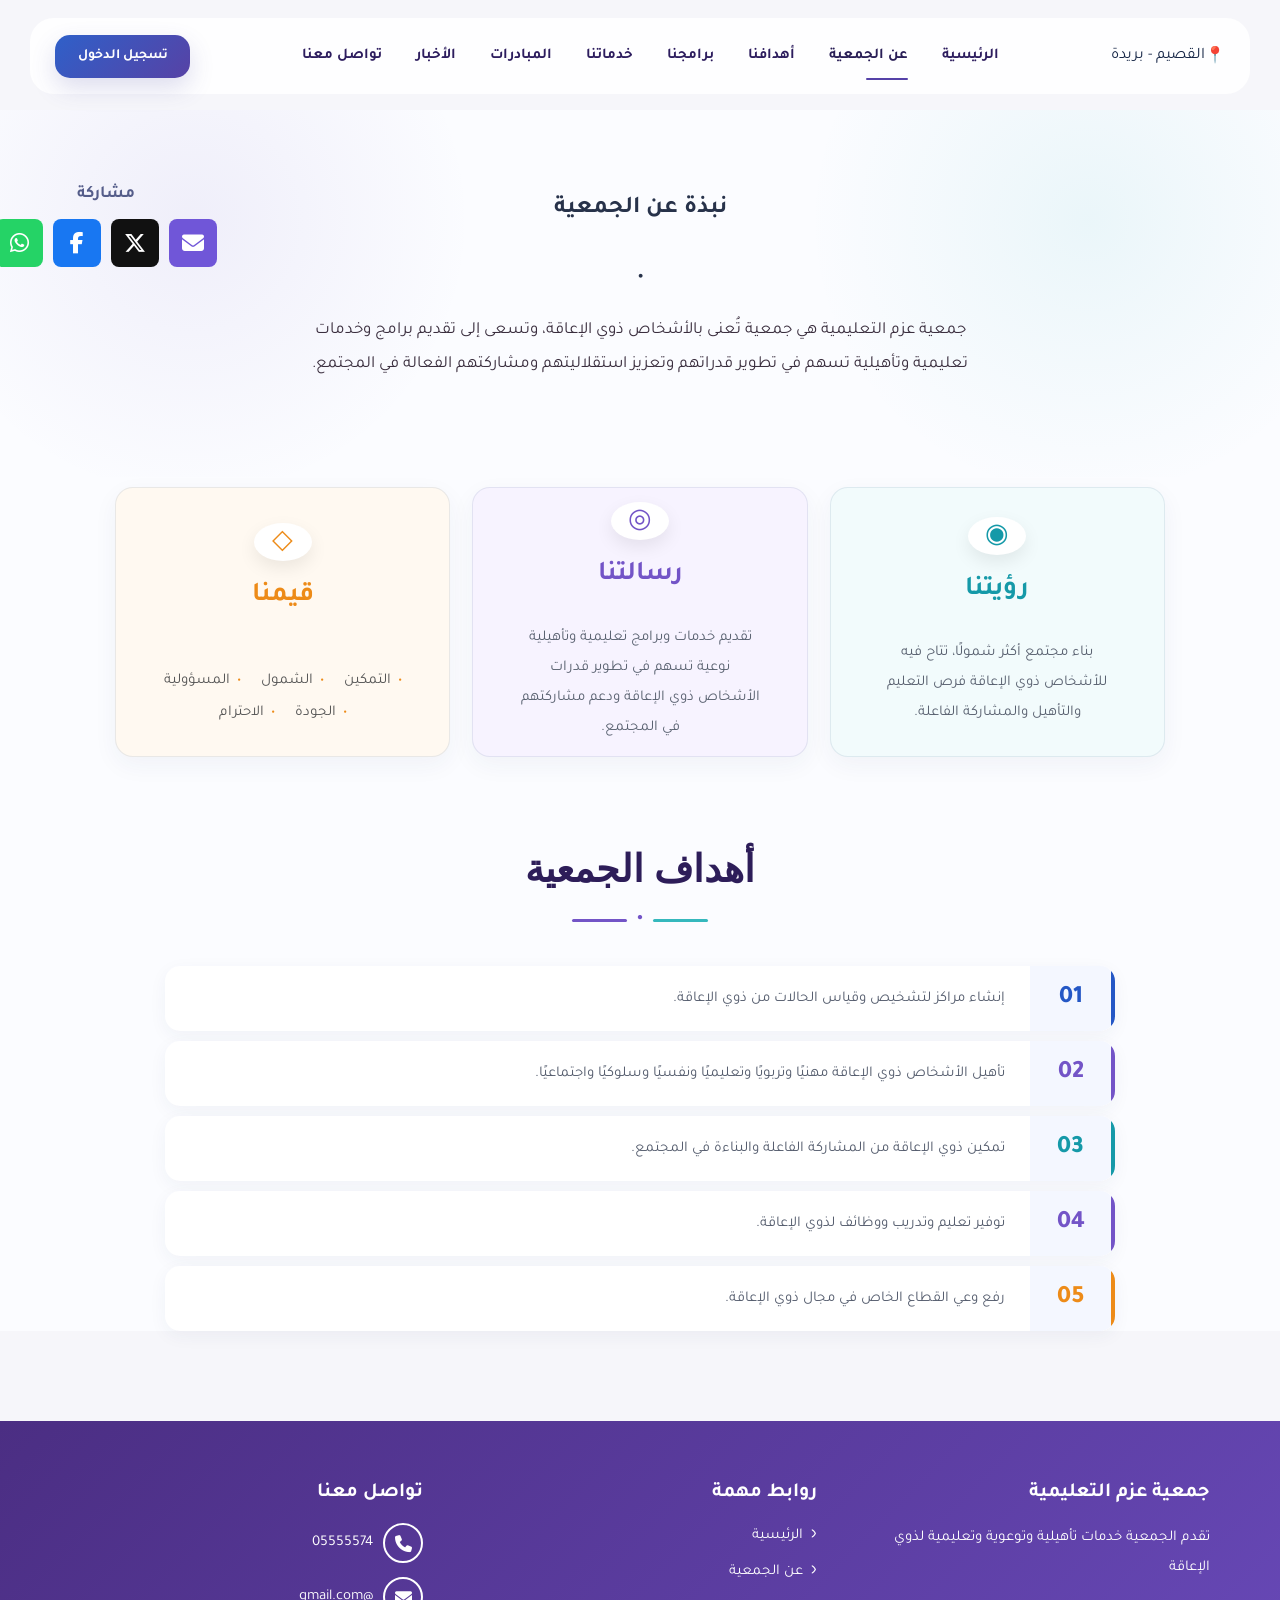
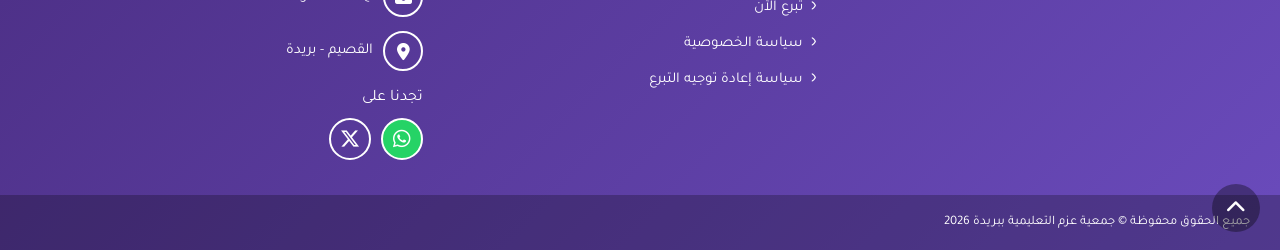
==== commit 8782dc47: "Add files via upload" ====
--- a/about.html
+++ b/about.html
@@ -8,7 +8,10 @@
     <title>نبذة عن الجمعية | جمعية عزم التعليمية</title>
 
     <link rel="stylesheet" href="style.css">
-    <link rel="stylesheet" href="https://cdnjs.cloudflare.com/ajax/libs/font-awesome/6.5.2/css/all.min.css">
+    <link rel="stylesheet"
+      href="https://cdnjs.cloudflare.com/ajax/libs/font-awesome/6.5.0/css/all.min.css">
+   
+ <link rel="stylesheet" href="https://cdnjs.cloudflare.com/ajax/libs/font-awesome/6.5.2/css/all.min.css">
 </head>
 
 <body>
@@ -214,5 +217,90 @@
 
     <script src="script.js"></script>
 
+    <!-- Footer -->
+<footer class="site-footer">
+
+    <div class="footer-container">
+
+        <!-- معلومات الجمعية -->
+        <div class="footer-col footer-about">
+            <h3>جمعية عزم التعليمية </h3>
+            <p>
+               
+             تقدم الجمعية خدمات تأهيلية وتوعوية وتعليمية
+             لذوي الإعاقة
+            </p>
+        </div>
+
+        <!-- روابط مهمة -->
+        <div class="footer-col footer-links">
+            <h3>روابط مهمة</h3>
+
+            <ul>
+                <li><a href="index.html">الرئيسية</a></li>
+                <li><a href="about.html">عن الجمعية</a></li>
+                <li><a href="#">تبرع الآن</a></li>
+                <li><a href="#">سياسة الخصوصية</a></li>
+                <li><a href="#">سياسة إعادة توجيه التبرع</a></li>
+            </ul>
+        </div>
+
+        <!-- تواصل معنا -->
+        <div class="footer-col footer-contact">
+            <h3>تواصل معنا</h3>
+
+            <div class="contact-item">
+                <i class="fa-solid fa-phone"></i>
+                <span>05555574</span>
+            </div>
+
+            <div class="contact-item">
+                <i class="fa-solid fa-envelope"></i>
+                <span><azm-azm></azm-azm>@gmail.com</span>
+            </div>
+
+            <div class="contact-item">
+                <i class="fa-solid fa-location-dot"></i>
+                <span>القصيم - بريدة   </span>
+            </div>
+
+            <div class="social-icons">
+                <span>تجدنا على</span>
+
+                <div>
+                    <a href="https://wa.me/96656661118"
+                       target="_blank"
+                       class="whatsapp">
+                        <i class="fa-brands fa-whatsapp"></i>
+                    </a>
+
+                    <a href="#"
+                       target="_blank"
+                       class="x-twitter">
+                        <i class="fa-brands fa-x-twitter"></i>
+                    </a>
+                </div>
+            </div>
+        </div>
+
+    </div>
+
+    <!-- أسفل الفوتر -->
+    <div class="footer-bottom">
+
+        <div class="copyright">
+            جميع الحقوق محفوظة © جمعية عزم التعليمية  ببريدة 2026
+        </div>
+
+    </div>
+
+    <!-- زر العودة للأعلى -->
+    <button class="to-top"
+            onclick="window.scrollTo({top: 0, behavior: 'smooth'})">
+        <i class="fa-solid fa-chevron-up"></i>
+    </button>
+
+</footer>
+
 </body>
 </html>
--- a/style.css
+++ b/style.css
@@ -3226,4 +3226,270 @@
 
 .header-location span:first-child {
     font-size: 17px;
+}
+
+/* =========================
+   Footer
+========================= */
+
+.site-footer {
+    background: linear-gradient(135deg, #4b2e83, #6a4bbc);
+    color: #ffffff;
+    margin-top: 60px;
+    position: relative;
+}
+
+.footer-container {
+    max-width: 1200px;
+    margin: 0 auto;
+    padding: 60px 30px 35px;
+
+    display: flex;
+    gap: 40px;
+    justify-content: space-between;
+
+    direction: rtl;
+    flex-wrap: wrap;
+}
+
+.footer-col {
+    flex: 1;
+    min-width: 260px;
+}
+
+.footer-col h3 {
+    font-size: 20px;
+    margin-bottom: 18px;
+    font-weight: 700;
+}
+
+.footer-about p {
+    font-size: 15px;
+    line-height: 2;
+    margin: 0;
+}
+
+/* روابط الفوتر */
+
+.footer-links ul {
+    list-style: none;
+    padding: 0;
+    margin: 0;
+}
+
+.footer-links li {
+    margin-bottom: 12px;
+}
+
+.footer-links a {
+    color: #ffffff;
+    text-decoration: none;
+    font-size: 15px;
+    transition: 0.3s;
+}
+
+.footer-links a::before {
+    content: "‹";
+    margin-left: 8px;
+    font-size: 20px;
+}
+
+.footer-links a:hover {
+    opacity: 0.7;
+}
+
+/* التواصل */
+
+.contact-item {
+    display: flex;
+    align-items: center;
+    gap: 10px;
+    margin-bottom: 14px;
+    font-size: 15px;
+}
+
+.contact-item i {
+    width: 40px;
+    height: 40px;
+
+    border: 2px solid #ffffff;
+    border-radius: 50%;
+
+    display: flex;
+    align-items: center;
+    justify-content: center;
+
+    font-size: 17px;
+}
+
+/* مواقع التواصل */
+
+.social-icons {
+    margin-top: 18px;
+}
+
+.social-icons > span {
+    display: block;
+    margin-bottom: 10px;
+}
+
+.social-icons div {
+    display: flex;
+    gap: 10px;
+}
+
+.social-icons a {
+    width: 42px;
+    height: 42px;
+
+    border: 2px solid #ffffff;
+    border-radius: 50%;
+
+    color: #ffffff;
+    text-decoration: none;
+
+    display: flex;
+    align-items: center;
+    justify-content: center;
+
+    font-size: 20px;
+
+    transition: 0.3s;
+}
+
+.social-icons a:hover {
+    transform: translateY(-3px);
+}
+
+.whatsapp {
+    background: #25d366;
+}
+
+.x-twitter {
+    background: transparent;
+}
+
+/* أسفل الفوتر */
+
+.footer-bottom {
+    background: rgba(0, 0, 0, 0.25);
+
+    min-height: 55px;
+    padding: 12px 30px;
+
+    display: flex;
+    align-items: center;
+    justify-content: space-between;
+
+    gap: 20px;
+
+    direction: rtl;
+
+    font-size: 13px;
+}
+
+.developer {
+    text-align: left;
+}
+
+.copyright {
+    text-align: right;
+}
+
+/* زر العودة للأعلى */
+
+.to-top {
+    position: absolute;
+
+    right: 20px;
+    bottom: 18px;
+
+    width: 48px;
+    height: 48px;
+
+    border: none;
+    border-radius: 50%;
+
+    background: rgba(0, 0, 0, 0.35);
+    color: #ffffff;
+
+    font-size: 20px;
+
+    cursor: pointer;
+
+    display: flex;
+    align-items: center;
+    justify-content: center;
+
+    transition: 0.3s;
+}
+
+.to-top:hover {
+    background: rgba(0, 0, 0, 0.55);
+    transform: translateY(-3px);
+}
+
+
+/* =========================
+   Footer - Mobile
+========================= */
+
+@media (max-width: 700px) {
+
+    .footer-container {
+        padding: 40px 20px 30px;
+
+        flex-direction: column;
+
+        text-align: center;
+
+        gap: 30px;
+    }
+
+    .footer-col {
+        min-width: 100%;
+    }
+
+    .footer-col h3 {
+        font-size: 19px;
+    }
+
+    .footer-about p {
+        font-size: 14px;
+    }
+
+    .footer-links ul {
+        text-align: center;
+    }
+
+    .contact-item {
+        justify-content: center;
+        flex-wrap: wrap;
+    }
+
+    .social-icons {
+        display: flex;
+        flex-direction: column;
+        align-items: center;
+    }
+
+    .footer-bottom {
+        flex-direction: column;
+
+        text-align: center;
+
+        padding: 15px 20px;
+
+        padding-bottom: 70px;
+    }
+
+    .developer,
+    .copyright {
+        text-align: center;
+    }
+
+    .to-top {
+        right: 15px;
+        bottom: 15px;
+    }
 }
--- a/style.css
+++ b/style.css
@@ -3226,4 +3226,270 @@
 
 .header-location span:first-child {
     font-size: 17px;
+}
+
+/* =========================
+   Footer
+========================= */
+
+.site-footer {
+    background: linear-gradient(135deg, #4b2e83, #6a4bbc);
+    color: #ffffff;
+    margin-top: 60px;
+    position: relative;
+}
+
+.footer-container {
+    max-width: 1200px;
+    margin: 0 auto;
+    padding: 60px 30px 35px;
+
+    display: flex;
+    gap: 40px;
+    justify-content: space-between;
+
+    direction: rtl;
+    flex-wrap: wrap;
+}
+
+.footer-col {
+    flex: 1;
+    min-width: 260px;
+}
+
+.footer-col h3 {
+    font-size: 20px;
+    margin-bottom: 18px;
+    font-weight: 700;
+}
+
+.footer-about p {
+    font-size: 15px;
+    line-height: 2;
+    margin: 0;
+}
+
+/* روابط الفوتر */
+
+.footer-links ul {
+    list-style: none;
+    padding: 0;
+    margin: 0;
+}
+
+.footer-links li {
+    margin-bottom: 12px;
+}
+
+.footer-links a {
+    color: #ffffff;
+    text-decoration: none;
+    font-size: 15px;
+    transition: 0.3s;
+}
+
+.footer-links a::before {
+    content: "‹";
+    margin-left: 8px;
+    font-size: 20px;
+}
+
+.footer-links a:hover {
+    opacity: 0.7;
+}
+
+/* التواصل */
+
+.contact-item {
+    display: flex;
+    align-items: center;
+    gap: 10px;
+    margin-bottom: 14px;
+    font-size: 15px;
+}
+
+.contact-item i {
+    width: 40px;
+    height: 40px;
+
+    border: 2px solid #ffffff;
+    border-radius: 50%;
+
+    display: flex;
+    align-items: center;
+    justify-content: center;
+
+    font-size: 17px;
+}
+
+/* مواقع التواصل */
+
+.social-icons {
+    margin-top: 18px;
+}
+
+.social-icons > span {
+    display: block;
+    margin-bottom: 10px;
+}
+
+.social-icons div {
+    display: flex;
+    gap: 10px;
+}
+
+.social-icons a {
+    width: 42px;
+    height: 42px;
+
+    border: 2px solid #ffffff;
+    border-radius: 50%;
+
+    color: #ffffff;
+    text-decoration: none;
+
+    display: flex;
+    align-items: center;
+    justify-content: center;
+
+    font-size: 20px;
+
+    transition: 0.3s;
+}
+
+.social-icons a:hover {
+    transform: translateY(-3px);
+}
+
+.whatsapp {
+    background: #25d366;
+}
+
+.x-twitter {
+    background: transparent;
+}
+
+/* أسفل الفوتر */
+
+.footer-bottom {
+    background: rgba(0, 0, 0, 0.25);
+
+    min-height: 55px;
+    padding: 12px 30px;
+
+    display: flex;
+    align-items: center;
+    justify-content: space-between;
+
+    gap: 20px;
+
+    direction: rtl;
+
+    font-size: 13px;
+}
+
+.developer {
+    text-align: left;
+}
+
+.copyright {
+    text-align: right;
+}
+
+/* زر العودة للأعلى */
+
+.to-top {
+    position: absolute;
+
+    right: 20px;
+    bottom: 18px;
+
+    width: 48px;
+    height: 48px;
+
+    border: none;
+    border-radius: 50%;
+
+    background: rgba(0, 0, 0, 0.35);
+    color: #ffffff;
+
+    font-size: 20px;
+
+    cursor: pointer;
+
+    display: flex;
+    align-items: center;
+    justify-content: center;
+
+    transition: 0.3s;
+}
+
+.to-top:hover {
+    background: rgba(0, 0, 0, 0.55);
+    transform: translateY(-3px);
+}
+
+
+/* =========================
+   Footer - Mobile
+========================= */
+
+@media (max-width: 700px) {
+
+    .footer-container {
+        padding: 40px 20px 30px;
+
+        flex-direction: column;
+
+        text-align: center;
+
+        gap: 30px;
+    }
+
+    .footer-col {
+        min-width: 100%;
+    }
+
+    .footer-col h3 {
+        font-size: 19px;
+    }
+
+    .footer-about p {
+        font-size: 14px;
+    }
+
+    .footer-links ul {
+        text-align: center;
+    }
+
+    .contact-item {
+        justify-content: center;
+        flex-wrap: wrap;
+    }
+
+    .social-icons {
+        display: flex;
+        flex-direction: column;
+        align-items: center;
+    }
+
+    .footer-bottom {
+        flex-direction: column;
+
+        text-align: center;
+
+        padding: 15px 20px;
+
+        padding-bottom: 70px;
+    }
+
+    .developer,
+    .copyright {
+        text-align: center;
+    }
+
+    .to-top {
+        right: 15px;
+        bottom: 15px;
+    }
 }
